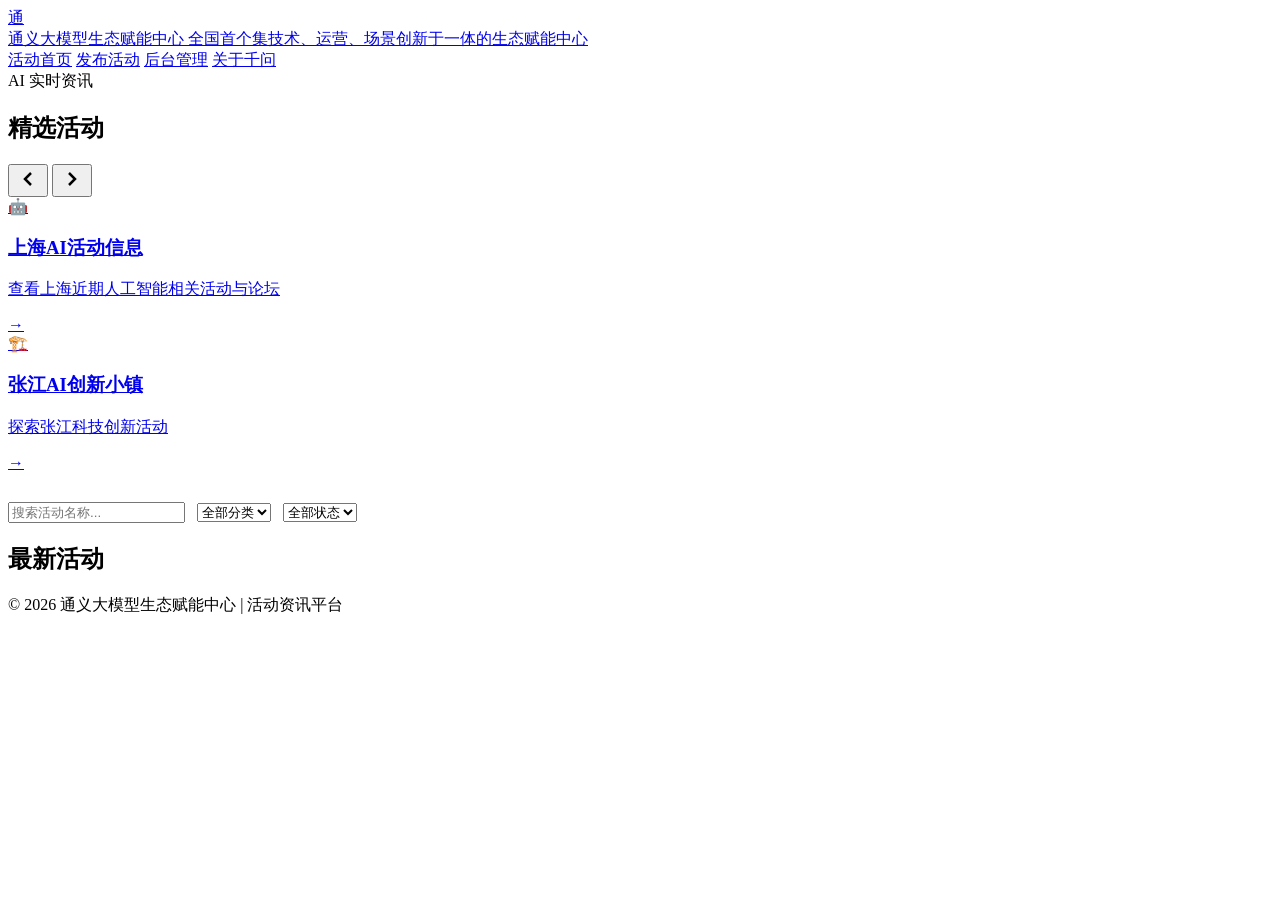
==== index.html @ 53b087f9 "Add files via upload" ====
<!DOCTYPE html>
<html lang="zh-CN">
<head>
    <meta charset="UTF-8">
    <meta name="viewport" content="width=device-width, initial-scale=1.0">
    <title>通义大模型生态赋能中心 - 活动资讯</title>
    <link rel="preconnect" href="https://fonts.googleapis.com">
    <link rel="preconnect" href="https://fonts.gstatic.com" crossorigin>
    <link href="https://fonts.googleapis.com/css2?family=ZCOOL+XiaoWei&display=swap" rel="stylesheet">
    <link rel="stylesheet" href="css/style.css">
</head>
<body>
    <!-- 导航栏 -->
    <nav class="navbar">
        <a href="index.html" class="nav-logo">
            <div class="logo-icon">通</div>
            <div class="logo-text-wrap">
                <span class="logo-text">通义大模型生态赋能中心</span>
                <span class="logo-subtitle">全国首个集技术、运营、场景创新于一体的生态赋能中心</span>
            </div>
        </a>
        <div class="nav-links">
            <a href="index.html" class="active">活动首页</a>
            <a href="publish.html">发布活动</a>
            <a href="admin.html">后台管理</a>
            <a href="qwen.html">关于千问</a>
        </div>
    </nav>

    <!-- AI资讯滚动条 -->
    <div class="ai-news-bar">
        <div class="ai-news-inner">
            <div class="ai-news-label">
                <span class="pulse-dot"></span>
                AI 实时资讯
            </div>
            <div class="ai-news-track-wrapper">
                <div class="ai-news-track" id="aiNewsTrack">
                    <!-- 动态渲染 -->
                </div>
            </div>
        </div>
    </div>

    <!-- Hero轮播区域（层叠交错排版） -->
    <section class="hero-carousel-section">
        <!-- 标题区域（渐变蓝色背景） -->
        <div class="carousel-header-gradient">
            <div class="carousel-header-inner">
                <h2 class="carousel-title">精选活动</h2>
            </div>
        </div>
        
        <!-- 轮播视口 -->
        <div class="carousel-viewport-stacked">
            <div class="carousel-track-stacked" id="heroCarouselTrack">
                <!-- 动态渲染轮播卡片 -->
            </div>
            
            <!-- 左右箭头 -->
            <button class="carousel-nav-btn carousel-prev-btn" onclick="slidePrev()">
                <svg width="24" height="24" viewBox="0 0 24 24" fill="none" stroke="currentColor" stroke-width="2.5">
                    <polyline points="15 18 9 12 15 6"></polyline>
                </svg>
            </button>
            <button class="carousel-nav-btn carousel-next-btn" onclick="slideNext()">
                <svg width="24" height="24" viewBox="0 0 24 24" fill="none" stroke="currentColor" stroke-width="2.5">
                    <polyline points="9 18 15 12 9 6"></polyline>
                </svg>
            </button>
            
            <!-- 分页指示器 -->
            <div class="carousel-dots" id="carouselDots">
                <!-- 动态生成 -->
            </div>
        </div>
    </section>

    <!-- 更多模块入口 -->
    <div class="module-links">
        <div class="container">
            <a href="exhibitions.html" class="module-link-card">
                <div class="module-link-icon">🤖</div>
                <div class="module-link-info">
                    <h3>上海AI活动信息</h3>
                    <p>查看上海近期人工智能相关活动与论坛</p>
                </div>
                <span class="module-link-arrow">→</span>
            </a>
            <a href="zhangjiang.html" class="module-link-card card-green">
                <div class="module-link-icon">🏗️</div>
                <div class="module-link-info">
                    <h3>张江AI创新小镇</h3>
                    <p>探索张江科技创新活动</p>
                </div>
                <span class="module-link-arrow">→</span>
            </a>
        </div>
    </div>

    <!-- 搜索与筛选 -->
    <div class="container">
        <div style="display:flex; gap:12px; align-items:center; padding-top:30px; flex-wrap:wrap;">
            <input type="text" id="searchInput" class="form-control" placeholder="搜索活动名称..." style="max-width:300px;">
            <select id="categoryFilter" class="form-control" style="max-width:160px;">
                <option value="">全部分类</option>
                <option value="技术沙龙">技术沙龙</option>
                <option value="行业峰会">行业峰会</option>
                <option value="培训课程">培训课程</option>
                <option value="工作坊">工作坊</option>
                <option value="线上直播">线上直播</option>
            </select>
            <select id="statusFilter" class="form-control" style="max-width:140px;">
                <option value="">全部状态</option>
                <option value="active">报名中</option>
                <option value="ended">已结束</option>
            </select>
        </div>

        <h2 class="section-title">最新活动</h2>

        <!-- 活动列表 -->
        <div class="events-grid" id="eventsGrid">
            <!-- 动态渲染 -->
        </div>

        <!-- 空状态 -->
        <div class="empty-state" id="emptyState" style="display:none;">
            <div class="empty-icon">📭</div>
            <h3>暂无相关活动</h3>
            <p>试试其他筛选条件，或<a href="publish.html" style="color:var(--primary);">发布新活动</a></p>
        </div>
    </div>

    <!-- 页脚 -->
    <footer class="footer">
        <div class="container">
            <p>© 2026 通义大模型生态赋能中心 | 活动资讯平台</p>
        </div>
    </footer>

    <script src="js/app.js"></script>
    <script>
        // 渲染AI资讯（数据来自app.js中的aiNewsData）
        function renderAiNews() {
            const track = document.getElementById('aiNewsTrack');
            const newsHTML = aiNewsData.map(item => `
                <div class="ai-news-item" onclick="location.href='news-detail.html?id=${item.id}'">
                    <span class="news-tag ${item.tagClass}">${item.tag}</span>
                    <span class="news-title">${item.title}</span>
                    <span class="news-time">${item.time}</span>
                </div>
            `).join('');
            // 复制一份实现无缝滚动
            track.innerHTML = newsHTML + newsHTML;
        }

        // 渲染活动列表
        function renderEvents() {
            const events = EventManager.getAll();
            const keyword = document.getElementById('searchInput').value.trim().toLowerCase();
            const category = document.getElementById('categoryFilter').value;
            const status = document.getElementById('statusFilter').value;

            let filtered = events.filter(e => {
                let match = true;
                if (keyword) match = match && e.title.toLowerCase().includes(keyword);
                if (category) match = match && e.category === category;
                if (status) match = match && e.status === status;
                return match;
            });

            const grid = document.getElementById('eventsGrid');
            const emptyState = document.getElementById('emptyState');

            if (filtered.length === 0) {
                grid.innerHTML = '';
                emptyState.style.display = 'block';
                return;
            }

            emptyState.style.display = 'none';
            grid.innerHTML = filtered.map(event => `
                <div class="card event-card" onclick="location.href='detail.html?id=${event.id}'">
                    <div class="card-img">
                        ${event.cover 
                            ? `<img src="${event.cover}" alt="${event.title}">` 
                            : `<span>${Utils.getCategoryIcon(event.category)}</span>`
                        }
                    </div>
                    <div class="card-body">
                        <h3>${event.title}</h3>
                        <div class="card-meta">
                            <span>📅 ${event.date} ${event.time || ''}</span>
                            <span>📍 ${event.location}</span>
                            <span>👤 ${event.organizer || '通义大模型生态赋能中心'}</span>
                        </div>
                    </div>
                    <div class="card-footer">
                        <span class="tag">${event.category || '其他'}</span>
                        <span class="status ${event.status === 'active' ? 'status-active' : 'status-ended'}">
                            ${Utils.getStatusText(event.status)}
                        </span>
                    </div>
                </div>
            `).join('');
        }

        // 事件监听
        document.getElementById('searchInput').addEventListener('input', renderEvents);
        document.getElementById('categoryFilter').addEventListener('change', renderEvents);
        document.getElementById('statusFilter').addEventListener('change', renderEvents);

        // 初始化
        renderAiNews();
        renderEvents();
        
        // ========== Hero轮播功能（层叠交错排版）==========
        let currentSlideIndex = 0;
        let carouselSlides = [];
        const track = document.getElementById('heroCarouselTrack');
        const dotsContainer = document.getElementById('carouselDots');
        let autoPlayTimer = null;
        const SLIDE_INTERVAL = 3000; // 3秒停留

        // 获取精选活动数据（固定取前4个已发布活动）
        function getHeroCarouselData() {
            const allEvents = EventManager.getAll();
            return allEvents.slice(0, 4);
        }

        // 渲染轮播卡片（层叠样式）
        function renderHeroCarousel() {
            carouselSlides = getHeroCarouselData();
            
            if (carouselSlides.length === 0) {
                track.innerHTML = '<div class="empty-state"><p>暂无活动</p></div>';
                dotsContainer.innerHTML = '';
                return;
            }
            
            // 生成幻灯片HTML
            track.innerHTML = carouselSlides.map((event, index) => `
                <div class="carousel-slide-stacked" data-index="${index}" onclick="location.href='detail.html?id=${event.id}'">
                    ${event.cover 
                        ? `<img src="${event.cover}" alt="${event.title}" class="slide-image">` 
                        : `<div class="slide-image" style="background:linear-gradient(135deg, #667eea 0%, #764ba2 100%); display:flex; align-items:center; justify-content:center; font-size:80px;">${Utils.getCategoryIcon(event.category)}</div>`
                    }
                    <div class="slide-overlay"></div>
                    <div class="slide-content">
                        <h3 class="slide-title">${event.title}</h3>
                    </div>
                </div>
            `).join('');
            
            // 生成分页指示器
            renderDots();
            
            // 初始化位置
            updateCarouselPosition();
            
            // 启动自动播放
            startAutoPlay();
        }

        // 渲染分页点
        function renderDots() {
            dotsContainer.innerHTML = carouselSlides.map((_, index) => `
                <div class="dot-indicator ${index === currentSlideIndex ? 'active' : ''}" 
                     onclick="goToSlide(${index})"></div>
            `).join('');
        }

        // 更新轮播位置（层叠效果）
        function updateCarouselPosition() {
            const slides = document.querySelectorAll('.carousel-slide-stacked');
            
            slides.forEach((slide, index) => {
                slide.classList.remove('active', 'prev', 'next', 'hidden');
                
                if (index === currentSlideIndex) {
                    slide.classList.add('active');
                } else if (index === (currentSlideIndex - 1 + carouselSlides.length) % carouselSlides.length) {
                    slide.classList.add('prev');
                } else if (index === (currentSlideIndex + 1) % carouselSlides.length) {
                    slide.classList.add('next');
                } else {
                    slide.classList.add('hidden');
                }
            });
            
            // 更新指示器
            document.querySelectorAll('.dot-indicator').forEach((dot, index) => {
                dot.classList.toggle('active', index === currentSlideIndex);
            });
        }

        // 切换到指定幻灯片
        function goToSlide(index) {
            currentSlideIndex = Math.max(0, Math.min(index, carouselSlides.length - 1));
            updateCarouselPosition();
            resetAutoPlay();
        }

        // 下一张
        function slideNext() {
            currentSlideIndex = (currentSlideIndex + 1) % carouselSlides.length;
            updateCarouselPosition();
            resetAutoPlay();
        }

        // 上一张
        function slidePrev() {
            currentSlideIndex = (currentSlideIndex - 1 + carouselSlides.length) % carouselSlides.length;
            updateCarouselPosition();
            resetAutoPlay();
        }

        // 启动自动播放
        function startAutoPlay() {
            stopAutoPlay();
            autoPlayTimer = setInterval(() => {
                slideNext();
            }, SLIDE_INTERVAL);
        }

        // 停止自动播放
        function stopAutoPlay() {
            if (autoPlayTimer) {
                clearInterval(autoPlayTimer);
                autoPlayTimer = null;
            }
        }

        // 重置自动播放
        function resetAutoPlay() {
            stopAutoPlay();
            startAutoPlay();
        }


        // 鼠标悬停时暂停自动播放
        track.addEventListener('mouseenter', stopAutoPlay);
        track.addEventListener('mouseleave', startAutoPlay);

        // 初始化轮播
        renderHeroCarousel();
    </script>
</body>
</html>
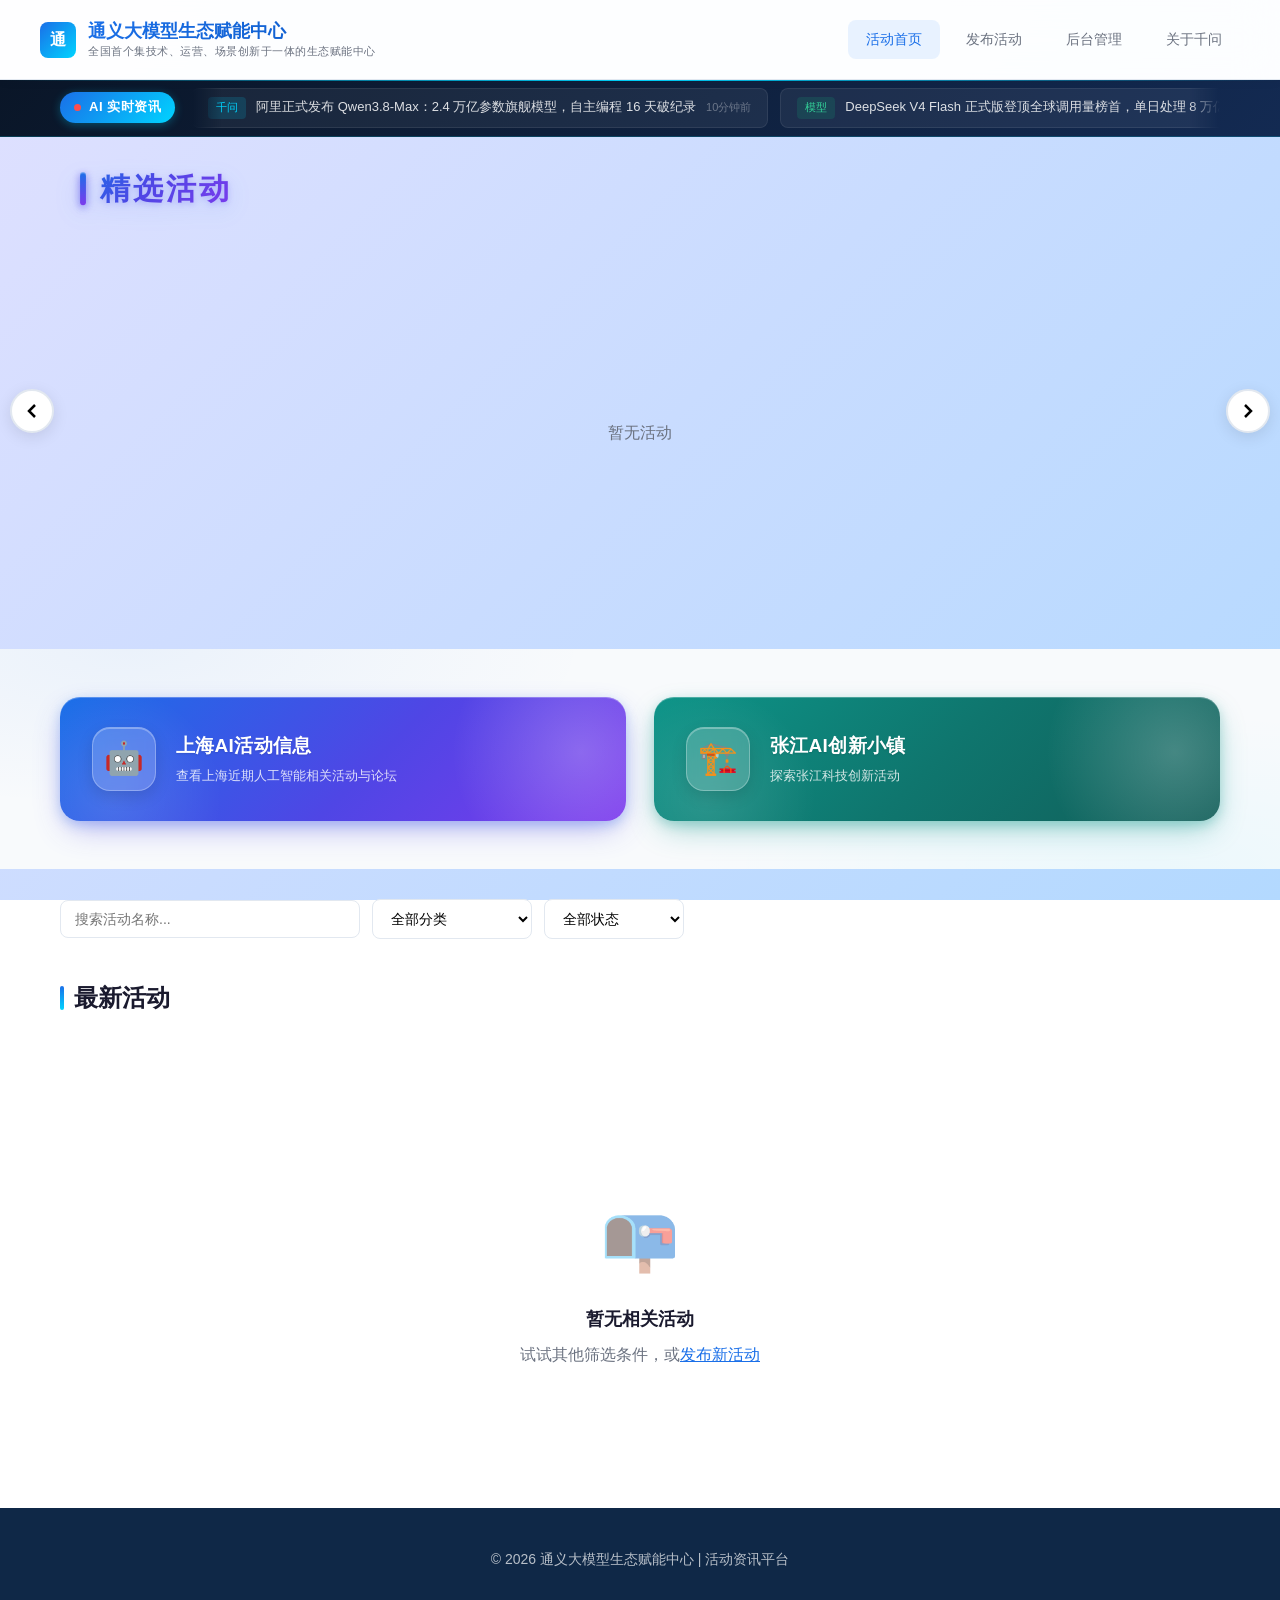
==== commit 59a3bf0e: "Add files via upload" ====
--- a/index.html
+++ b/index.html
@@ -139,6 +139,7 @@
         </div>
     </footer>
 
+    <script src="js/events-data.js"></script>
     <script src="js/app.js"></script>
     <script>
         // 渲染AI资讯（数据来自app.js中的aiNewsData）
--- a/css/style.css
+++ b/css/style.css
@@ -0,0 +1,2539 @@
+/* ========== 通义大模型生态赋能中心活动资讯 - 公共样式 ========== */
+:root {
+    --primary: #1a6fe8;
+    --primary-dark: #0f5cc8;
+    --primary-light: #e8f2ff;
+    --accent: #00d4ff;
+    --bg: linear-gradient(135deg, #e0e0ff 0%, #c9dcff 50%, #b3d9ff 100%);
+    --card-bg: #ffffff;
+    --text: #1a1a2e;
+    --text-light: #6b7280;
+    --border: #e2e8f0;
+    --shadow: 0 4px 20px rgba(26, 111, 232, 0.08);
+    --shadow-hover: 0 8px 30px rgba(26, 111, 232, 0.15);
+    --radius: 12px;
+    --transition: all 0.3s ease;
+}
+
+* {
+    margin: 0;
+    padding: 0;
+    box-sizing: border-box;
+}
+
+body {
+    font-family: -apple-system, BlinkMacSystemFont, 'Segoe UI', 'PingFang SC', 'Hiragino Sans GB', 'Microsoft YaHei', sans-serif;
+    background: var(--bg);
+    background-attachment: fixed;
+    color: var(--text);
+    line-height: 1.6;
+    min-height: 100vh;
+}
+
+/* ========== 导航栏 ========== */
+.navbar {
+    background: rgba(255, 255, 255, 0.95);
+    backdrop-filter: blur(20px);
+    border-bottom: 1px solid var(--border);
+    padding: 0 40px;
+    height: 80px;
+    display: flex;
+    align-items: center;
+    justify-content: space-between;
+    position: sticky;
+    top: 0;
+    z-index: 1000;
+    box-shadow: 0 2px 10px rgba(0, 0, 0, 0.04);
+}
+
+.nav-logo {
+    display: flex;
+    align-items: center;
+    gap: 12px;
+    text-decoration: none;
+    color: var(--text);
+}
+
+.nav-logo .logo-icon {
+    width: 36px;
+    height: 36px;
+    background: linear-gradient(135deg, var(--primary), var(--accent));
+    border-radius: 8px;
+    display: flex;
+    align-items: center;
+    justify-content: center;
+    color: white;
+    font-weight: bold;
+    font-size: 16px;
+    flex-shrink: 0;
+}
+
+.nav-logo .logo-text-wrap {
+    display: flex;
+    flex-direction: column;
+    gap: 2px;
+}
+
+.nav-logo .logo-text {
+    font-size: 18px;
+    font-weight: 600;
+    background: linear-gradient(135deg, var(--primary), var(--primary-dark));
+    -webkit-background-clip: text;
+    -webkit-text-fill-color: transparent;
+    line-height: 1.2;
+}
+
+.nav-logo .logo-subtitle {
+    font-size: 11px;
+    color: var(--text-light);
+    line-height: 1.2;
+    letter-spacing: 0.5px;
+}
+
+.nav-links {
+    display: flex;
+    align-items: center;
+    gap: 8px;
+}
+
+.nav-links a {
+    text-decoration: none;
+    color: var(--text-light);
+    padding: 8px 18px;
+    border-radius: 8px;
+    font-size: 14px;
+    font-weight: 500;
+    transition: var(--transition);
+}
+
+.nav-links a:hover,
+.nav-links a.active {
+    color: var(--primary);
+    background: var(--primary-light);
+}
+
+.nav-links a.btn-primary {
+    background: linear-gradient(135deg, var(--primary), var(--primary-dark));
+    color: white;
+    padding: 8px 20px;
+}
+
+.nav-links a.btn-primary:hover {
+    transform: translateY(-1px);
+    box-shadow: 0 4px 12px rgba(26, 111, 232, 0.3);
+}
+
+/* ========== 通用容器 ========== */
+.container {
+    max-width: 1200px;
+    margin: 0 auto;
+    padding: 0 20px;
+}
+
+/* ========== 按钮样式 ========== */
+.btn {
+    display: inline-flex;
+    align-items: center;
+    justify-content: center;
+    gap: 8px;
+    padding: 10px 24px;
+    border-radius: 8px;
+    font-size: 14px;
+    font-weight: 500;
+    border: none;
+    cursor: pointer;
+    transition: var(--transition);
+    text-decoration: none;
+}
+
+.btn-primary {
+    background: linear-gradient(135deg, var(--primary), var(--primary-dark));
+    color: white;
+}
+
+.btn-primary:hover {
+    transform: translateY(-2px);
+    box-shadow: 0 6px 20px rgba(26, 111, 232, 0.3);
+}
+
+.btn-outline {
+    background: transparent;
+    color: var(--primary);
+    border: 1.5px solid var(--primary);
+}
+
+.btn-outline:hover {
+    background: var(--primary-light);
+}
+
+.btn-danger {
+    background: #ef4444;
+    color: white;
+}
+
+.btn-danger:hover {
+    background: #dc2626;
+    transform: translateY(-1px);
+}
+
+.btn-sm {
+    padding: 6px 14px;
+    font-size: 13px;
+}
+
+/* ========== 卡片样式 ========== */
+.card {
+    background: var(--card-bg);
+    border-radius: var(--radius);
+    box-shadow: var(--shadow);
+    border: 1px solid var(--border);
+    overflow: hidden;
+    transition: var(--transition);
+}
+
+.card:hover {
+    box-shadow: var(--shadow-hover);
+    transform: translateY(-4px);
+}
+
+/* ========== 表单样式 ========== */
+.form-group {
+    margin-bottom: 20px;
+}
+
+.form-group label {
+    display: block;
+    font-size: 14px;
+    font-weight: 500;
+    color: var(--text);
+    margin-bottom: 6px;
+}
+
+.form-group label .required {
+    color: #ef4444;
+    margin-left: 2px;
+}
+
+.form-control {
+    width: 100%;
+    padding: 10px 14px;
+    border: 1.5px solid var(--border);
+    border-radius: 8px;
+    font-size: 14px;
+    transition: var(--transition);
+    outline: none;
+    background: white;
+}
+
+.form-control:focus {
+    border-color: var(--primary);
+    box-shadow: 0 0 0 3px rgba(26, 111, 232, 0.1);
+}
+
+textarea.form-control {
+    resize: vertical;
+    min-height: 120px;
+}
+
+/* ========== AI资讯滚动条 ========== */
+.ai-news-bar {
+    background: linear-gradient(135deg, #0a1628 0%, #132a52 100%);
+    border-bottom: 1px solid rgba(0, 212, 255, 0.2);
+    padding: 8px 0;
+    overflow: hidden;
+    position: relative;
+}
+
+.ai-news-bar::before {
+    content: '';
+    position: absolute;
+    top: 0;
+    left: 0;
+    right: 0;
+    height: 1px;
+    background: linear-gradient(90deg, transparent, var(--accent), transparent);
+}
+
+.ai-news-inner {
+    display: flex;
+    align-items: center;
+    gap: 16px;
+    max-width: 1200px;
+    margin: 0 auto;
+    padding: 0 20px;
+}
+
+.ai-news-label {
+    flex-shrink: 0;
+    display: flex;
+    align-items: center;
+    gap: 8px;
+    background: linear-gradient(135deg, var(--primary), var(--accent));
+    color: white;
+    padding: 5px 14px;
+    border-radius: 20px;
+    font-size: 13px;
+    font-weight: 600;
+    letter-spacing: 0.5px;
+    z-index: 2;
+    box-shadow: 0 2px 10px rgba(0, 212, 255, 0.3);
+}
+
+.ai-news-label .pulse-dot {
+    width: 7px;
+    height: 7px;
+    background: #ff4d4d;
+    border-radius: 50%;
+    animation: pulse-dot 1.5s ease-in-out infinite;
+}
+
+@keyframes pulse-dot {
+    0%, 100% { opacity: 1; transform: scale(1); }
+    50% { opacity: 0.5; transform: scale(1.4); }
+}
+
+.ai-news-track-wrapper {
+    flex: 1;
+    overflow: hidden;
+    position: relative;
+    mask-image: linear-gradient(90deg, transparent 0%, black 3%, black 97%, transparent 100%);
+    -webkit-mask-image: linear-gradient(90deg, transparent 0%, black 3%, black 97%, transparent 100%);
+}
+
+.ai-news-track {
+    display: flex;
+    gap: 12px;
+    animation: news-scroll 60s linear infinite;
+    width: max-content;
+}
+
+.ai-news-track:hover {
+    animation-play-state: paused;
+}
+
+@keyframes news-scroll {
+    0% { transform: translateX(0); }
+    100% { transform: translateX(-50%); }
+}
+
+.ai-news-item {
+    flex-shrink: 0;
+    display: flex;
+    align-items: center;
+    gap: 10px;
+    background: rgba(255, 255, 255, 0.06);
+    border: 1px solid rgba(255, 255, 255, 0.08);
+    border-radius: 8px;
+    padding: 8px 16px;
+    cursor: pointer;
+    transition: all 0.3s ease;
+    white-space: nowrap;
+}
+
+.ai-news-item:hover {
+    background: rgba(255, 255, 255, 0.12);
+    border-color: rgba(0, 212, 255, 0.3);
+    transform: translateY(-1px);
+}
+
+.ai-news-item .news-tag {
+    font-size: 11px;
+    padding: 2px 8px;
+    border-radius: 4px;
+    font-weight: 500;
+    flex-shrink: 0;
+}
+
+.ai-news-item .news-tag.qwen {
+    background: rgba(0, 212, 255, 0.15);
+    color: #00d4ff;
+}
+
+.ai-news-item .news-tag.ai {
+    background: rgba(139, 92, 246, 0.15);
+    color: #a78bfa;
+}
+
+.ai-news-item .news-tag.model {
+    background: rgba(16, 185, 129, 0.15);
+    color: #34d399;
+}
+
+.ai-news-item .news-tag.app {
+    background: rgba(251, 191, 36, 0.15);
+    color: #fbbf24;
+}
+
+.ai-news-item .news-title {
+    font-size: 13px;
+    color: rgba(255, 255, 255, 0.85);
+    font-weight: 400;
+}
+
+.ai-news-item .news-time {
+    font-size: 11px;
+    color: rgba(255, 255, 255, 0.35);
+    flex-shrink: 0;
+}
+
+/* ========== Hero轮播区域（层叠交错排版）========== */
+.hero-carousel-section {
+    background: transparent;
+    padding: 0 0 20px;
+    position: relative;
+}
+
+/* 标题区域 - 透明背景（与页面渐变一致） */
+.carousel-header-gradient {
+    background: transparent;
+    padding: 28px 0 20px;
+    position: relative;
+}
+
+.carousel-header-inner {
+    max-width: 1400px;
+    margin: 0 auto;
+    padding: 0 80px;
+    display: flex;
+    justify-content: space-between;
+    align-items: center;
+    position: relative;
+    z-index: 1;
+}
+
+.carousel-title {
+    font-size: 30px;
+    font-weight: 800;
+    color: var(--primary);
+    margin: 0;
+    padding: 0 0 0 20px;
+    letter-spacing: 3px;
+    position: relative;
+    background: linear-gradient(135deg, #1a6fe8 0%, #4f46e5 45%, #7c3aed 100%);
+    -webkit-background-clip: text;
+    -webkit-text-fill-color: transparent;
+    background-clip: text;
+    filter: drop-shadow(0 2px 3px rgba(79, 70, 229, 0.28)) drop-shadow(0 6px 12px rgba(26, 111, 232, 0.12));
+}
+
+.carousel-title::before {
+    content: '';
+    position: absolute;
+    left: 0;
+    top: 50%;
+    transform: translateY(-50%);
+    width: 6px;
+    height: 70%;
+    border-radius: 4px;
+    background: linear-gradient(180deg, #1a6fe8 0%, #7c3aed 100%);
+    box-shadow: 0 2px 8px rgba(79, 70, 229, 0.45), inset 0 1px 1px rgba(255, 255, 255, 0.4);
+}
+
+
+
+/* 轮播视口 */
+.carousel-viewport-stacked {
+    max-width: 1400px;
+    margin: 0 auto;
+    padding: 20px 80px 0;
+    position: relative;
+    overflow: visible;
+}
+
+.carousel-track-stacked {
+    display: flex;
+    align-items: center;
+    justify-content: center;
+    gap: 0;
+    min-height: 360px;
+    position: relative;
+}
+
+/* 层叠卡片样式 */
+.carousel-slide-stacked {
+    position: absolute;
+    width: 300px;
+    height: 360px;
+    border-radius: 16px;
+    overflow: hidden;
+    box-shadow: 0 8px 30px rgba(0, 0, 0, 0.12);
+    transition: all 0.6s cubic-bezier(0.4, 0, 0.2, 1);
+    cursor: pointer;
+    background: white;
+}
+
+/* 中间突出卡片 */
+.carousel-slide-stacked.active {
+    transform: translateX(0) scale(1.1);
+    z-index: 10;
+    box-shadow: 0 20px 60px rgba(26, 111, 232, 0.3);
+}
+
+/* 左侧卡片 */
+.carousel-slide-stacked.prev {
+    transform: translateX(-220px) scale(0.82);
+    z-index: 5;
+    opacity: 0.7;
+    filter: brightness(0.7);
+}
+
+.carousel-slide-stacked.prev:hover {
+    transform: translateX(-200px) scale(0.87);
+    opacity: 0.85;
+    filter: brightness(0.85);
+}
+
+/* 右侧卡片 */
+.carousel-slide-stacked.next {
+    transform: translateX(220px) scale(0.82);
+    z-index: 5;
+    opacity: 0.7;
+    filter: brightness(0.7);
+}
+
+.carousel-slide-stacked.next:hover {
+    transform: translateX(200px) scale(0.87);
+    opacity: 0.85;
+    filter: brightness(0.85);
+}
+
+/* 隐藏其他卡片 */
+.carousel-slide-stacked.hidden {
+    transform: translateX(0) scale(0.6);
+    z-index: 1;
+    opacity: 0;
+    pointer-events: none;
+}
+
+/* 卡片图片 */
+.carousel-slide-stacked .slide-image {
+    width: 100%;
+    aspect-ratio: 1 / 1;
+    object-fit: cover;
+    transition: all 0.5s cubic-bezier(0.4, 0, 0.2, 1);
+}
+
+.carousel-slide-stacked.active:hover .slide-image {
+    transform: scale(1.05);
+}
+
+/* 遮罩和内容 */
+.slide-overlay {
+    position: absolute;
+    bottom: 0;
+    left: 0;
+    right: 0;
+    height: 35%;
+    background: linear-gradient(to top, rgba(0,0,0,0.9) 0%, rgba(0,0,0,0.6) 70%, transparent 100%);
+    pointer-events: none;
+}
+
+.slide-content {
+    position: absolute;
+    bottom: 0;
+    left: 0;
+    right: 0;
+    padding: 24px;
+    z-index: 2;
+}
+
+.slide-title {
+    font-size: 16px;
+    font-weight: 700;
+    line-height: 1.4;
+    margin: 0;
+    padding: 12px 16px;
+    background: linear-gradient(135deg, rgba(30, 64, 175, 0.9) 0%, rgba(59, 130, 246, 0.85) 50%, rgba(6, 182, 212, 0.8) 100%);
+    color: white;
+    border-radius: 10px 10px 0 0;
+    backdrop-filter: blur(10px);
+    box-shadow: 0 -4px 20px rgba(30, 64, 175, 0.3);
+}
+
+/* 导航按钮 */
+.carousel-nav-btn {
+    position: absolute;
+    top: 45%;
+    transform: translateY(-50%);
+    width: 44px;
+    height: 44px;
+    border-radius: 50%;
+    background: white;
+    border: 2px solid var(--border);
+    cursor: pointer;
+    display: flex;
+    align-items: center;
+    justify-content: center;
+    transition: all 0.3s ease;
+    z-index: 20;
+    box-shadow: 0 4px 16px rgba(0, 0, 0, 0.1);
+}
+
+.carousel-nav-btn:hover {
+    background: var(--primary);
+    border-color: var(--primary);
+    color: white;
+    transform: translateY(-50%) scale(1.1);
+    box-shadow: 0 8px 24px rgba(26, 111, 232, 0.3);
+}
+
+.carousel-nav-btn svg {
+    stroke: currentColor;
+}
+
+.carousel-prev-btn {
+    left: 10px;
+}
+
+.carousel-next-btn {
+    right: 10px;
+}
+
+/* 分页指示器 */
+.carousel-dots {
+    display: flex;
+    justify-content: center;
+    gap: 8px;
+    margin-top: 16px;
+}
+
+.dot-indicator {
+    width: 10px;
+    height: 10px;
+    border-radius: 50%;
+    background: #d1d5db;
+    cursor: pointer;
+    transition: all 0.3s ease;
+    border: 2px solid transparent;
+}
+
+.dot-indicator:hover {
+    background: #9ca3af;
+    transform: scale(1.2);
+}
+
+.dot-indicator.active {
+    width: 36px;
+    border-radius: 6px;
+    background: linear-gradient(135deg, var(--primary), var(--accent));
+    border-color: rgba(26, 111, 232, 0.2);
+}
+
+
+/* ========== 活动卡片网格 ========== */
+.events-grid {
+    display: grid;
+    grid-template-columns: repeat(auto-fill, minmax(350px, 1fr));
+    gap: 24px;
+    padding: 40px 0;
+}
+
+.event-card {
+    cursor: pointer;
+}
+
+.event-card .card-img {
+    width: 100%;
+    height: 200px;
+    object-fit: cover;
+    background: linear-gradient(135deg, var(--primary-light), #dbeafe);
+    display: flex;
+    align-items: center;
+    justify-content: center;
+    color: var(--primary);
+    font-size: 48px;
+}
+
+.event-card .card-img img {
+    width: 100%;
+    height: 100%;
+    object-fit: cover;
+}
+
+.event-card .card-body {
+    padding: 20px;
+}
+
+.event-card .card-body h3 {
+    font-size: 17px;
+    font-weight: 600;
+    margin-bottom: 10px;
+    line-height: 1.4;
+    display: -webkit-box;
+    -webkit-line-clamp: 2;
+    -webkit-box-orient: vertical;
+    overflow: hidden;
+}
+
+.event-card .card-meta {
+    display: flex;
+    flex-direction: column;
+    gap: 6px;
+    font-size: 13px;
+    color: var(--text-light);
+}
+
+.event-card .card-meta span {
+    display: flex;
+    align-items: center;
+    gap: 6px;
+}
+
+.event-card .card-footer {
+    padding: 14px 20px;
+    border-top: 1px solid var(--border);
+    display: flex;
+    justify-content: space-between;
+    align-items: center;
+}
+
+.event-card .tag {
+    font-size: 12px;
+    padding: 3px 10px;
+    border-radius: 20px;
+    background: var(--primary-light);
+    color: var(--primary);
+    font-weight: 500;
+}
+
+.event-card .status {
+    font-size: 12px;
+    font-weight: 500;
+}
+
+.status-active {
+    color: #10b981;
+}
+
+.status-ended {
+    color: #9ca3af;
+}
+
+/* ========== 分区标题 ========== */
+.section-title {
+    font-size: 24px;
+    font-weight: 600;
+    padding-top: 40px;
+    padding-bottom: 10px;
+    display: flex;
+    align-items: center;
+    gap: 10px;
+}
+
+.section-title::before {
+    content: '';
+    width: 4px;
+    height: 24px;
+    background: linear-gradient(180deg, var(--primary), var(--accent));
+    border-radius: 2px;
+}
+
+/* ========== 上传区域 ========== */
+.upload-area {
+    border: 2px dashed var(--border);
+    border-radius: var(--radius);
+    padding: 40px;
+    text-align: center;
+    cursor: pointer;
+    transition: var(--transition);
+    background: #fafbfd;
+}
+
+.upload-area:hover {
+    border-color: var(--primary);
+    background: var(--primary-light);
+}
+
+.upload-area .upload-icon {
+    font-size: 48px;
+    color: var(--primary);
+    margin-bottom: 12px;
+}
+
+.upload-area p {
+    color: var(--text-light);
+    font-size: 14px;
+}
+
+.upload-preview {
+    margin-top: 16px;
+    display: flex;
+    flex-wrap: wrap;
+    gap: 10px;
+}
+
+.upload-preview .preview-item {
+    width: 100px;
+    height: 100px;
+    border-radius: 8px;
+    overflow: hidden;
+    position: relative;
+}
+
+.upload-preview .preview-item img {
+    width: 100%;
+    height: 100%;
+    object-fit: cover;
+}
+
+.upload-preview .preview-item .remove-btn {
+    position: absolute;
+    top: 4px;
+    right: 4px;
+    width: 20px;
+    height: 20px;
+    border-radius: 50%;
+    background: rgba(239, 68, 68, 0.9);
+    color: white;
+    border: none;
+    cursor: pointer;
+    font-size: 12px;
+    display: flex;
+    align-items: center;
+    justify-content: center;
+}
+
+/* ========== 后台管理表格 ========== */
+.admin-table {
+    width: 100%;
+    border-collapse: collapse;
+    background: white;
+    border-radius: var(--radius);
+    overflow: hidden;
+    box-shadow: var(--shadow);
+}
+
+.admin-table th,
+.admin-table td {
+    padding: 14px 18px;
+    text-align: left;
+    font-size: 14px;
+}
+
+.admin-table th {
+    background: var(--primary);
+    color: white;
+    font-weight: 500;
+}
+
+.admin-table tr:nth-child(even) {
+    background: #f9fafb;
+}
+
+.admin-table tr:hover {
+    background: var(--primary-light);
+}
+
+.admin-table .actions {
+    display: flex;
+    gap: 8px;
+}
+
+/* ========== 详情页 ========== */
+.detail-header {
+    background: linear-gradient(135deg, #0f2847 0%, #1a4a8a 100%);
+    padding: 60px 0;
+    color: white;
+}
+
+.detail-header h1 {
+    font-size: 32px;
+    margin-bottom: 16px;
+}
+
+.detail-meta {
+    display: flex;
+    flex-wrap: wrap;
+    gap: 20px;
+    font-size: 14px;
+    opacity: 0.9;
+}
+
+.detail-meta span {
+    display: flex;
+    align-items: center;
+    gap: 6px;
+}
+
+.detail-content {
+    padding: 40px 0;
+}
+
+.detail-body {
+    background: white;
+    border-radius: var(--radius);
+    padding: 40px;
+    box-shadow: var(--shadow);
+}
+
+.detail-body h2 {
+    font-size: 20px;
+    margin-bottom: 20px;
+    color: var(--primary);
+}
+
+.detail-body .desc {
+    font-size: 15px;
+    line-height: 1.8;
+    color: #374151;
+    white-space: pre-wrap;
+}
+
+.detail-gallery {
+    display: grid;
+    grid-template-columns: repeat(auto-fill, minmax(200px, 1fr));
+    gap: 12px;
+    margin-top: 20px;
+}
+
+.detail-gallery img {
+    width: 100%;
+    height: 160px;
+    object-fit: cover;
+    border-radius: 8px;
+}
+
+/* ========== 模态框 ========== */
+.modal-overlay {
+    display: none;
+    position: fixed;
+    top: 0;
+    left: 0;
+    width: 100%;
+    height: 100%;
+    background: rgba(0, 0, 0, 0.5);
+    z-index: 2000;
+    align-items: center;
+    justify-content: center;
+}
+
+.modal-overlay.active {
+    display: flex;
+}
+
+.modal {
+    background: white;
+    border-radius: var(--radius);
+    padding: 30px;
+    width: 90%;
+    max-width: 600px;
+    max-height: 80vh;
+    overflow-y: auto;
+    box-shadow: 0 20px 60px rgba(0, 0, 0, 0.2);
+}
+
+.modal h2 {
+    font-size: 20px;
+    margin-bottom: 20px;
+    color: var(--text);
+}
+
+.modal-actions {
+    display: flex;
+    justify-content: flex-end;
+    gap: 10px;
+    margin-top: 24px;
+}
+
+/* ========== 空状态 ========== */
+.empty-state {
+    text-align: center;
+    padding: 80px 20px;
+    color: var(--text-light);
+}
+
+.empty-state .empty-icon {
+    font-size: 64px;
+    margin-bottom: 16px;
+    opacity: 0.5;
+}
+
+.empty-state h3 {
+    font-size: 18px;
+    margin-bottom: 8px;
+    color: var(--text);
+}
+
+/* ========== 消息提示 ========== */
+.toast {
+    position: fixed;
+    top: 80px;
+    right: 20px;
+    background: white;
+    padding: 14px 24px;
+    border-radius: 8px;
+    box-shadow: 0 10px 40px rgba(0, 0, 0, 0.15);
+    z-index: 3000;
+    transform: translateX(120%);
+    transition: transform 0.3s ease;
+    font-size: 14px;
+    border-left: 4px solid var(--primary);
+}
+
+.toast.show {
+    transform: translateX(0);
+}
+
+.toast.success {
+    border-left-color: #10b981;
+}
+
+.toast.error {
+    border-left-color: #ef4444;
+}
+
+/* ========== 页脚 ========== */
+.footer {
+    background: #0f2847;
+    color: rgba(255, 255, 255, 0.7);
+    padding: 40px 0;
+    text-align: center;
+    font-size: 14px;
+    margin-top: 60px;
+}
+
+.footer a {
+    color: var(--accent);
+    text-decoration: none;
+}
+
+/* ========== 更多模块入口 ========== */
+.module-links {
+    padding: 48px 0;
+    background:
+        radial-gradient(60% 120% at 10% 0%, rgba(26, 111, 232, 0.06) 0%, transparent 60%),
+        radial-gradient(60% 120% at 90% 100%, rgba(0, 212, 255, 0.05) 0%, transparent 60%),
+        #f8fafc;
+}
+
+.module-links .container {
+    display: flex;
+    gap: 28px;
+    perspective: 1200px;
+}
+
+.module-link-card {
+    position: relative;
+    flex: 1;
+    display: flex;
+    align-items: center;
+    gap: 20px;
+    padding: 30px 32px;
+    border-radius: 20px;
+    text-decoration: none;
+    color: #fff;
+    overflow: hidden;
+    isolation: isolate;
+    transform-style: preserve-3d;
+    transition: transform 0.4s cubic-bezier(0.22, 1, 0.36, 1), box-shadow 0.4s cubic-bezier(0.22, 1, 0.36, 1);
+    cursor: pointer;
+}
+
+/* 默认（上海AI活动）：蓝紫渐变 */
+.module-link-card {
+    background: linear-gradient(135deg, #1a6fe8 0%, #4f46e5 55%, #7c3aed 100%);
+    box-shadow:
+        0 12px 32px -8px rgba(79, 70, 229, 0.45),
+        0 4px 12px rgba(26, 111, 232, 0.25),
+        inset 0 1px 0 rgba(255, 255, 255, 0.25);
+}
+
+/* 张江AI创新小镇：青绿渐变 */
+.module-link-card.card-green {
+    background: linear-gradient(135deg, #0d9488 0%, #0f766e 50%, #115e59 100%);
+    box-shadow:
+        0 12px 32px -8px rgba(13, 148, 136, 0.45),
+        0 4px 12px rgba(13, 148, 136, 0.25),
+        inset 0 1px 0 rgba(255, 255, 255, 0.25);
+}
+
+/* 装饰光晕 */
+.module-link-card::before {
+    content: '';
+    position: absolute;
+    top: -60%;
+    right: -15%;
+    width: 260px;
+    height: 260px;
+    background: radial-gradient(circle, rgba(255, 255, 255, 0.22) 0%, transparent 70%);
+    border-radius: 50%;
+    z-index: -1;
+    transition: transform 0.5s ease;
+}
+
+.module-link-card::after {
+    content: '';
+    position: absolute;
+    bottom: -70%;
+    left: -10%;
+    width: 220px;
+    height: 220px;
+    background: radial-gradient(circle, rgba(255, 255, 255, 0.12) 0%, transparent 70%);
+    border-radius: 50%;
+    z-index: -1;
+}
+
+.module-link-card:hover {
+    transform: translateY(-8px) rotateX(4deg);
+    box-shadow:
+        0 24px 48px -12px rgba(79, 70, 229, 0.55),
+        0 8px 20px rgba(26, 111, 232, 0.3),
+        inset 0 1px 0 rgba(255, 255, 255, 0.3);
+}
+
+.module-link-card.card-green:hover {
+    box-shadow:
+        0 24px 48px -12px rgba(13, 148, 136, 0.55),
+        0 8px 20px rgba(13, 148, 136, 0.3),
+        inset 0 1px 0 rgba(255, 255, 255, 0.3);
+}
+
+.module-link-card:hover::before {
+    transform: scale(1.25);
+}
+
+.module-link-icon {
+    flex-shrink: 0;
+    width: 64px;
+    height: 64px;
+    display: flex;
+    align-items: center;
+    justify-content: center;
+    font-size: 32px;
+    border-radius: 18px;
+    background: rgba(255, 255, 255, 0.18);
+    border: 1px solid rgba(255, 255, 255, 0.28);
+    box-shadow: inset 0 1px 0 rgba(255, 255, 255, 0.3), 0 6px 16px rgba(0, 0, 0, 0.12);
+    backdrop-filter: blur(6px);
+    transition: transform 0.4s cubic-bezier(0.22, 1, 0.36, 1);
+}
+
+.module-link-card:hover .module-link-icon {
+    transform: scale(1.08) rotate(-4deg);
+}
+
+.module-link-info {
+    flex: 1;
+}
+
+.module-link-info h3 {
+    font-size: 19px;
+    font-weight: 700;
+    margin-bottom: 5px;
+    color: #fff;
+    letter-spacing: 0.3px;
+    text-shadow: 0 1px 2px rgba(0, 0, 0, 0.12);
+}
+
+.module-link-info p {
+    font-size: 13px;
+    color: rgba(255, 255, 255, 0.82);
+    margin: 0;
+}
+
+.module-link-arrow {
+    flex-shrink: 0;
+    width: 40px;
+    height: 40px;
+    display: flex;
+    align-items: center;
+    justify-content: center;
+    font-size: 18px;
+    font-weight: 700;
+    color: #fff;
+    border-radius: 50%;
+    background: rgba(255, 255, 255, 0.16);
+    border: 1px solid rgba(255, 255, 255, 0.25);
+    opacity: 0;
+    transform: translateX(-12px);
+    transition: all 0.35s cubic-bezier(0.22, 1, 0.36, 1);
+}
+
+.module-link-card:hover .module-link-arrow {
+    opacity: 1;
+    transform: translateX(0);
+}
+
+/* ========== 张江AI创新小镇 - 页面专属样式 ========== */
+.hero-zhangjiang {
+    background: linear-gradient(135deg, #0d3b2e 0%, #1a6b4a 40%, #0f5c3d 100%);
+    padding: 70px 0;
+    position: relative;
+    overflow: hidden;
+}
+
+.hero-zhangjiang::before {
+    content: '';
+    position: absolute;
+    top: -40%;
+    right: -15%;
+    width: 500px;
+    height: 500px;
+    background: radial-gradient(circle, rgba(52, 211, 153, 0.18), transparent 70%);
+    border-radius: 50%;
+}
+
+.hero-zhangjiang::after {
+    content: '';
+    position: absolute;
+    bottom: -30%;
+    left: -10%;
+    width: 400px;
+    height: 400px;
+    background: radial-gradient(circle, rgba(16, 185, 129, 0.2), transparent 70%);
+    border-radius: 50%;
+}
+
+.hero-zhangjiang .hero-content {
+    position: relative;
+    z-index: 1;
+    text-align: center;
+    color: white;
+}
+
+.hero-zhangjiang .hero-content h1 {
+    font-size: 38px;
+    font-weight: 700;
+    margin-bottom: 12px;
+    letter-spacing: -0.5px;
+}
+
+.hero-zhangjiang .hero-content p {
+    font-size: 17px;
+    opacity: 0.85;
+    max-width: 600px;
+    margin: 0 auto;
+}
+
+.zj-stats {
+    display: flex;
+    justify-content: center;
+    gap: 40px;
+    margin-top: 28px;
+    flex-wrap: wrap;
+}
+
+.zj-stat-item {
+    text-align: center;
+}
+
+.zj-stat-item .stat-num {
+    font-size: 28px;
+    font-weight: 700;
+    display: block;
+    background: linear-gradient(135deg, #34d399, #10b981);
+    -webkit-background-clip: text;
+    -webkit-text-fill-color: transparent;
+}
+
+.zj-stat-item .stat-label {
+    font-size: 13px;
+    opacity: 0.7;
+    margin-top: 2px;
+}
+
+.zj-toolbar {
+    background: white;
+    border-bottom: 1px solid var(--border);
+    padding: 12px 0;
+    position: sticky;
+    top: 70px;
+    z-index: 99;
+    box-shadow: 0 2px 8px rgba(0,0,0,0.04);
+}
+
+.zj-toolbar-inner {
+    max-width: 1200px;
+    margin: 0 auto;
+    padding: 0 20px;
+    display: flex;
+    align-items: center;
+    gap: 12px;
+    flex-wrap: wrap;
+}
+
+.zj-view-tabs {
+    display: flex;
+    gap: 4px;
+    background: var(--bg);
+    padding: 3px;
+    border-radius: 8px;
+}
+
+.zj-view-tab {
+    padding: 6px 16px;
+    border-radius: 6px;
+    font-size: 13px;
+    font-weight: 500;
+    border: none;
+    cursor: pointer;
+    transition: var(--transition);
+    background: transparent;
+    color: var(--text-light);
+}
+
+.zj-view-tab.active {
+    background: white;
+    color: #0f5c3d;
+    box-shadow: 0 1px 4px rgba(0,0,0,0.08);
+}
+
+.zj-publish-form {
+    background: white;
+    border-radius: var(--radius);
+    padding: 30px;
+    box-shadow: var(--shadow);
+    border: 1px solid var(--border);
+    max-width: 800px;
+    margin: 0 auto;
+}
+
+.zj-admin-section {
+    background: white;
+    border-radius: var(--radius);
+    padding: 24px;
+    box-shadow: var(--shadow);
+    border: 1px solid var(--border);
+    margin-top: 20px;
+}
+
+/* ========== 上海展会 - 翻牌卡片样式 ========== */
+.hero-exhibition {
+    background: linear-gradient(135deg, #1a0f47 0%, #4a1a8a 50%, #3d0d6e 100%);
+}
+
+.exhibition-stats {
+    display: flex;
+    justify-content: center;
+    gap: 40px;
+    margin-top: 28px;
+    flex-wrap: wrap;
+}
+
+.exhibition-stat-item {
+    text-align: center;
+}
+
+.exhibition-stat-item .stat-num {
+    font-size: 28px;
+    font-weight: 700;
+    display: block;
+    background: linear-gradient(135deg, #c084fc, #8b5cf6);
+    -webkit-background-clip: text;
+    -webkit-text-fill-color: transparent;
+}
+
+.exhibition-stat-item .stat-label {
+    font-size: 13px;
+    opacity: 0.7;
+    margin-top: 2px;
+}
+
+.exhibition-filter {
+    padding: 30px 0 10px;
+    display: flex;
+    flex-direction: column;
+    gap: 14px;
+}
+
+.filter-group {
+    display: flex;
+    gap: 8px;
+    flex-wrap: wrap;
+}
+
+.filter-btn, .filter-btn-status {
+    padding: 8px 18px;
+    border-radius: 20px;
+    font-size: 13px;
+    font-weight: 500;
+    border: 1.5px solid var(--border);
+    cursor: pointer;
+    transition: var(--transition);
+    background: white;
+    color: var(--text-light);
+}
+
+.filter-btn:hover, .filter-btn-status:hover {
+    border-color: #8b5cf6;
+    color: #8b5cf6;
+    background: #f5f0ff;
+}
+
+.filter-btn.active, .filter-btn-status.active {
+    background: linear-gradient(135deg, #8b5cf6, #6d28d9);
+    color: white;
+    border-color: transparent;
+}
+
+.data-source-info {
+    font-size: 12px;
+    color: var(--text-light);
+}
+
+.data-source-info a {
+    color: #8b5cf6;
+    text-decoration: none;
+    font-weight: 500;
+}
+
+.data-source-info a:hover {
+    text-decoration: underline;
+}
+
+/* 展会网格 */
+.exhibition-grid {
+    display: grid;
+    grid-template-columns: repeat(auto-fill, minmax(340px, 1fr));
+    gap: 28px;
+    padding: 30px 0 50px;
+}
+
+/* 翻牌卡片核心样式 */
+.flip-card {
+    perspective: 1000px;
+    height: 320px;
+    cursor: pointer;
+}
+
+.flip-card-inner {
+    position: relative;
+    width: 100%;
+    height: 100%;
+    transition: transform 0.6s cubic-bezier(0.4, 0, 0.2, 1);
+    transform-style: preserve-3d;
+}
+
+.flip-card:hover .flip-card-inner {
+    transform: rotateY(180deg);
+}
+
+.flip-card-front, .flip-card-back {
+    position: absolute;
+    width: 100%;
+    height: 100%;
+    backface-visibility: hidden;
+    -webkit-backface-visibility: hidden;
+    border-radius: var(--radius);
+    overflow: hidden;
+    box-shadow: var(--shadow);
+    border: 1px solid var(--border);
+}
+
+/* 翻牌正面 - 封面 */
+.flip-card-front {
+    background: white;
+}
+
+.exhibit-cover {
+    width: 100%;
+    height: 100%;
+    position: relative;
+    overflow: hidden;
+}
+
+.exhibit-cover img {
+    width: 100%;
+    height: 100%;
+    object-fit: cover;
+    transition: transform 0.5s ease;
+}
+
+.flip-card:hover .exhibit-cover img {
+    transform: scale(1.05);
+}
+
+.exhibit-cover.cover-fallback {
+    background: linear-gradient(135deg, #667eea 0%, #764ba2 100%);
+    display: flex;
+    align-items: center;
+    justify-content: center;
+}
+
+.cover-overlay {
+    position: absolute;
+    bottom: 0;
+    left: 0;
+    right: 0;
+    height: 55%;
+    background: linear-gradient(to top, rgba(0,0,0,0.85) 0%, transparent 100%);
+    pointer-events: none;
+}
+
+.exhibit-badges {
+    position: absolute;
+    top: 12px;
+    left: 12px;
+    display: flex;
+    gap: 6px;
+    flex-wrap: wrap;
+}
+
+.exhibit-badge {
+    font-size: 11px;
+    padding: 3px 10px;
+    border-radius: 12px;
+    font-weight: 500;
+    backdrop-filter: blur(10px);
+}
+
+.exhibit-badge-hot {
+    background: rgba(239, 68, 68, 0.85);
+    color: white;
+}
+
+.exhibit-badge-ongoing {
+    background: rgba(16, 185, 129, 0.85);
+    color: white;
+}
+
+.exhibit-badge-upcoming {
+    background: rgba(99, 102, 241, 0.85);
+    color: white;
+}
+
+.exhibit-cover-info {
+    position: absolute;
+    bottom: 0;
+    left: 0;
+    right: 0;
+    padding: 20px;
+    color: white;
+}
+
+.exhibit-cover-info h3 {
+    font-size: 17px;
+    font-weight: 600;
+    line-height: 1.4;
+    margin-bottom: 6px;
+    text-shadow: 0 1px 3px rgba(0,0,0,0.3);
+}
+
+.exhibit-cover-info .exhibit-date {
+    font-size: 13px;
+    opacity: 0.9;
+}
+
+/* 翻牌背面 - 详情 */
+.flip-card-back {
+    background: white;
+    transform: rotateY(180deg);
+}
+
+.exhibit-detail {
+    padding: 22px;
+    height: 100%;
+    display: flex;
+    flex-direction: column;
+}
+
+.exhibit-detail h3 {
+    font-size: 16px;
+    font-weight: 600;
+    color: var(--text);
+    margin-bottom: 14px;
+    padding-bottom: 10px;
+    border-bottom: 2px solid #8b5cf6;
+}
+
+.exhibit-meta {
+    display: flex;
+    flex-direction: column;
+    gap: 8px;
+    flex: 1;
+}
+
+.meta-item {
+    display: flex;
+    align-items: flex-start;
+    gap: 8px;
+    font-size: 13px;
+    color: var(--text-light);
+    line-height: 1.4;
+}
+
+.meta-icon {
+    flex-shrink: 0;
+    font-size: 14px;
+}
+
+.exhibit-tags {
+    display: flex;
+    gap: 6px;
+    flex-wrap: wrap;
+    margin-top: 12px;
+}
+
+.exhibit-tag {
+    font-size: 11px;
+    padding: 3px 10px;
+    border-radius: 12px;
+    background: #f5f0ff;
+    color: #7c3aed;
+    font-weight: 500;
+}
+
+.exhibit-source {
+    margin-top: 10px;
+    font-size: 11px;
+    color: var(--text-light);
+    display: flex;
+    align-items: center;
+    gap: 4px;
+}
+
+.exhibit-source::before {
+    content: '🔗';
+    font-size: 10px;
+}
+
+.source-link {
+    color: var(--primary);
+    text-decoration: none;
+    font-weight: 500;
+}
+
+.source-link:hover {
+    text-decoration: underline;
+}
+
+.exhibit-actions {
+    display: flex;
+    gap: 10px;
+    margin-top: 16px;
+    padding-top: 12px;
+    border-top: 1px solid var(--border);
+}
+
+/* 展会详情模态框 */
+.modal-exhibit {
+    max-width: 700px;
+}
+
+.modal-header {
+    display: flex;
+    justify-content: space-between;
+    align-items: center;
+    margin-bottom: 20px;
+}
+
+.modal-header h2 {
+    margin-bottom: 0 !important;
+}
+
+.modal-close {
+    background: none;
+    border: none;
+    font-size: 24px;
+    cursor: pointer;
+    color: var(--text-light);
+    padding: 4px 8px;
+    border-radius: 6px;
+    transition: var(--transition);
+}
+
+.modal-close:hover {
+    background: var(--bg);
+    color: var(--text);
+}
+
+.modal-exhibit-cover img {
+    width: 100%;
+    height: 240px;
+    object-fit: cover;
+    border-radius: 8px;
+    margin-bottom: 20px;
+}
+
+.info-grid {
+    display: grid;
+    grid-template-columns: 1fr 1fr;
+    gap: 10px;
+    margin-bottom: 16px;
+}
+
+.info-item {
+    font-size: 14px;
+    color: var(--text-light);
+}
+
+.info-desc {
+    font-size: 14px;
+    line-height: 1.8;
+    color: #374151;
+}
+
+.info-desc p {
+    margin-top: 8px;
+}
+
+/* 加载状态 */
+.loading-state {
+    text-align: center;
+    padding: 60px 20px;
+    color: var(--text-light);
+}
+
+.loading-spinner {
+    width: 40px;
+    height: 40px;
+    border: 3px solid var(--border);
+    border-top-color: #8b5cf6;
+    border-radius: 50%;
+    margin: 0 auto 16px;
+    animation: spin 0.8s linear infinite;
+}
+
+@keyframes spin {
+    to { transform: rotate(360deg); }
+}
+
+/* ========== AI资讯详情页 ==========  */
+.news-detail-header {
+    background: linear-gradient(135deg, #0a1628 0%, #132a52 100%);
+    padding: 40px 0 50px;
+    color: white;
+    position: relative;
+    overflow: hidden;
+}
+
+.news-detail-header::before {
+    content: '';
+    position: absolute;
+    top: -30%;
+    right: -10%;
+    width: 400px;
+    height: 400px;
+    background: radial-gradient(circle, rgba(0, 212, 255, 0.12), transparent 70%);
+    border-radius: 50%;
+}
+
+.news-breadcrumb {
+    font-size: 13px;
+    margin-bottom: 20px;
+    opacity: 0.7;
+}
+
+.news-breadcrumb a {
+    color: rgba(255,255,255,0.8);
+    text-decoration: none;
+    transition: color 0.2s;
+}
+
+.news-breadcrumb a:hover {
+    color: var(--accent);
+}
+
+.breadcrumb-sep {
+    margin: 0 2px;
+}
+
+.breadcrumb-current {
+    color: var(--accent);
+}
+
+.news-tag-wrap {
+    margin-bottom: 14px;
+}
+
+.news-detail-tag {
+    display: inline-block;
+    font-size: 12px;
+    padding: 4px 14px;
+    border-radius: 20px;
+    font-weight: 500;
+}
+
+.news-detail-tag.qwen {
+    background: rgba(0, 212, 255, 0.15);
+    color: #00d4ff;
+    border: 1px solid rgba(0, 212, 255, 0.3);
+}
+
+.news-detail-tag.ai {
+    background: rgba(139, 92, 246, 0.15);
+    color: #a78bfa;
+    border: 1px solid rgba(139, 92, 246, 0.3);
+}
+
+.news-detail-tag.model {
+    background: rgba(16, 185, 129, 0.15);
+    color: #34d399;
+    border: 1px solid rgba(16, 185, 129, 0.3);
+}
+
+.news-detail-tag.app {
+    background: rgba(251, 191, 36, 0.15);
+    color: #fbbf24;
+    border: 1px solid rgba(251, 191, 36, 0.3);
+}
+
+.news-detail-header h1 {
+    font-size: 28px;
+    font-weight: 700;
+    line-height: 1.4;
+    margin-bottom: 16px;
+    max-width: 800px;
+}
+
+.news-meta-info {
+    display: flex;
+    flex-wrap: wrap;
+    gap: 16px;
+    font-size: 14px;
+    opacity: 0.8;
+}
+
+.news-meta-item {
+    display: flex;
+    align-items: center;
+    gap: 4px;
+}
+
+.news-meta-category {
+    background: rgba(255,255,255,0.1);
+    padding: 2px 10px;
+    border-radius: 12px;
+    font-size: 12px;
+}
+
+.news-detail-content {
+    padding: 40px 0 60px;
+}
+
+.news-detail-layout {
+    display: grid;
+    grid-template-columns: 1fr 320px;
+    gap: 32px;
+    align-items: start;
+}
+
+.news-detail-body {
+    background: white;
+    border-radius: var(--radius);
+    padding: 36px;
+    box-shadow: var(--shadow);
+    border: 1px solid var(--border);
+}
+
+.news-summary {
+    background: linear-gradient(135deg, #f0f7ff 0%, #e8f4fd 100%);
+    border-radius: 10px;
+    padding: 20px 24px;
+    margin-bottom: 32px;
+    border-left: 4px solid var(--primary);
+}
+
+.summary-label {
+    font-size: 14px;
+    font-weight: 600;
+    color: var(--primary);
+    margin-bottom: 8px;
+}
+
+.summary-text {
+    font-size: 15px;
+    line-height: 1.7;
+    color: #374151;
+    margin: 0;
+}
+
+.news-article {
+    font-size: 15px;
+    line-height: 1.9;
+    color: #1f2937;
+}
+
+.news-article p {
+    margin-bottom: 20px;
+    text-align: justify;
+}
+
+.news-article p:last-child {
+    margin-bottom: 0;
+}
+
+.news-source-card {
+    margin-top: 36px;
+    background: #f8fafc;
+    border: 1px solid var(--border);
+    border-radius: 10px;
+    padding: 20px 24px;
+}
+
+.source-label {
+    font-size: 13px;
+    font-weight: 600;
+    color: var(--text-light);
+    margin-bottom: 12px;
+    text-transform: uppercase;
+    letter-spacing: 1px;
+}
+
+.source-info {
+    display: flex;
+    align-items: center;
+    justify-content: space-between;
+    gap: 12px;
+    flex-wrap: wrap;
+}
+
+.source-name {
+    font-size: 15px;
+    font-weight: 500;
+    color: var(--text);
+}
+
+.source-link {
+    display: inline-flex;
+    align-items: center;
+    gap: 4px;
+    font-size: 14px;
+    color: var(--primary);
+    text-decoration: none;
+    font-weight: 500;
+    padding: 6px 14px;
+    border-radius: 6px;
+    border: 1px solid var(--primary);
+    transition: all 0.2s;
+}
+
+.source-link:hover {
+    background: var(--primary);
+    color: white;
+}
+
+.source-disclaimer {
+    font-size: 12px;
+    color: var(--text-light);
+    margin-top: 12px;
+    padding-top: 12px;
+    border-top: 1px solid var(--border);
+}
+
+.news-actions {
+    display: flex;
+    gap: 12px;
+    margin-top: 24px;
+}
+
+/* 侧边栏 */
+.news-detail-sidebar {
+    position: sticky;
+    top: 100px;
+}
+
+.sidebar-section {
+    background: white;
+    border-radius: var(--radius);
+    padding: 24px;
+    box-shadow: var(--shadow);
+    border: 1px solid var(--border);
+}
+
+.sidebar-title {
+    font-size: 16px;
+    font-weight: 600;
+    color: var(--text);
+    margin-bottom: 16px;
+    padding-bottom: 12px;
+    border-bottom: 2px solid var(--border);
+}
+
+.sidebar-news-list {
+    display: flex;
+    flex-direction: column;
+    gap: 4px;
+}
+
+.sidebar-news-item {
+    display: flex;
+    align-items: flex-start;
+    gap: 8px;
+    padding: 10px 12px;
+    border-radius: 8px;
+    text-decoration: none;
+    transition: all 0.2s;
+    flex-wrap: wrap;
+}
+
+.sidebar-news-item:hover {
+    background: var(--primary-light);
+}
+
+.sidebar-tag {
+    font-size: 10px;
+    padding: 2px 6px;
+    border-radius: 4px;
+    font-weight: 500;
+    flex-shrink: 0;
+    margin-top: 2px;
+}
+
+.sidebar-tag.qwen {
+    background: rgba(0, 212, 255, 0.12);
+    color: #0891b2;
+}
+
+.sidebar-tag.ai {
+    background: rgba(139, 92, 246, 0.12);
+    color: #7c3aed;
+}
+
+.sidebar-tag.model {
+    background: rgba(16, 185, 129, 0.12);
+    color: #059669;
+}
+
+.sidebar-tag.app {
+    background: rgba(251, 191, 36, 0.12);
+    color: #d97706;
+}
+
+.sidebar-item-title {
+    font-size: 13px;
+    color: var(--text);
+    line-height: 1.4;
+    flex: 1;
+    display: -webkit-box;
+    -webkit-line-clamp: 2;
+    -webkit-box-orient: vertical;
+    overflow: hidden;
+}
+
+.sidebar-item-time {
+    font-size: 11px;
+    color: var(--text-light);
+    width: 100%;
+    padding-left: 0;
+}
+
+/* 资讯详情页响应式 */
+@media (max-width: 900px) {
+    .news-detail-layout {
+        grid-template-columns: 1fr;
+    }
+
+    .news-detail-sidebar {
+        position: static;
+    }
+
+    .news-detail-header h1 {
+        font-size: 22px;
+    }
+
+    .news-detail-body {
+        padding: 24px;
+    }
+}
+
+/* ========== 千问大模型页面（v4 阿里云官网风格） ========== */
+.qwp {
+    --qwp-primary: #1366EC;
+    --qwp-primary-deep: #0047B3;
+    --qwp-link: #1677FF;
+    --qwp-title: #191C21;
+    --qwp-body: #262626;
+    --qwp-desc: #6C717A;
+    --qwp-bg: linear-gradient(135deg, #d9e7fc 0%, #dedffb 40%, #e9def9 70%, #f2e6fc 100%);
+    --qwp-footer-bg: #F5F5F6;
+    --qwp-card-shadow: 0 8px 24px -4px rgba(0, 0, 0, 0.06), 0 16px 56px -12px rgba(19, 102, 236, 0.15);
+    --qwp-card-shadow-hover: 0 10px 40px -6px rgba(0, 0, 0, 0.1), 0 24px 80px -16px rgba(19, 102, 236, 0.27);
+    --qwp-tag-gradient: linear-gradient(72deg, rgba(133, 110, 250, 0.12) 0%, rgba(19, 102, 236, 0.12) 50%, rgba(0, 135, 245, 0.12) 100%);
+    font-family: -apple-system, BlinkMacSystemFont, "Helvetica Neue", Helvetica, "Segoe UI", Arial, Roboto, "PingFang SC", miui, "Hiragino Sans GB", "Microsoft Yahei", sans-serif;
+    background: var(--qwp-bg);
+    background-attachment: fixed;
+    color: var(--qwp-body);
+}
+
+.qwp-container {
+    max-width: 1200px;
+    margin: 0 auto;
+    padding: 0 32px;
+}
+
+/* Hero */
+.qwp-hero {
+    padding: 96px 0 72px;
+    text-align: center;
+    background:
+        radial-gradient(50% 80% at 50% 0%, rgba(19, 102, 236, 0.06) 0%, rgba(133, 110, 250, 0.04) 55%, transparent 100%);
+}
+
+.qwp-hero-badge {
+    display: inline-flex;
+    align-items: center;
+    gap: 8px;
+    font-size: 13px;
+    font-weight: 500;
+    color: var(--qwp-primary);
+    letter-spacing: 1px;
+    background: var(--qwp-tag-gradient);
+    border: 1px solid rgba(19, 102, 236, 0.18);
+    border-radius: 960px;
+    padding: 6px 18px;
+    margin-bottom: 28px;
+}
+
+.qwp-hero-dot {
+    width: 7px;
+    height: 7px;
+    border-radius: 50%;
+    background: var(--qwp-primary);
+    box-shadow: 0 0 0 3px rgba(19, 102, 236, 0.15);
+}
+
+.qwp-hero-title {
+    font-size: 44px;
+    font-weight: 600;
+    color: var(--qwp-title);
+    line-height: 1.25;
+    margin-bottom: 18px;
+    letter-spacing: -0.5px;
+}
+
+.qwp-hero-sub {
+    font-size: 16px;
+    line-height: 1.7;
+    color: var(--qwp-desc);
+    max-width: 640px;
+    margin: 0 auto 32px;
+}
+
+/* Hero 按钮（阿里云风格） */
+.qwp-hero-actions {
+    display: flex;
+    justify-content: center;
+    gap: 14px;
+    margin-bottom: 36px;
+    flex-wrap: wrap;
+}
+
+.qwp-btn-primary {
+    display: inline-flex;
+    align-items: center;
+    height: 44px;
+    padding: 0 28px;
+    font-size: 16px;
+    font-weight: 500;
+    color: #fff;
+    background: var(--qwp-primary);
+    border-radius: 8px;
+    text-decoration: none;
+    box-shadow:
+        inset 0 0 12px -6px rgba(255, 255, 255, 0.6),
+        inset 0 8px 32px -16px rgba(255, 255, 255, 0.8),
+        0 8px 24px -8px rgba(19, 102, 236, 0.5);
+    transition: transform 0.2s, box-shadow 0.2s, background 0.2s;
+}
+
+.qwp-btn-primary:hover {
+    background: var(--qwp-primary-deep);
+    transform: translateY(-2px);
+    box-shadow:
+        inset 0 0 12px -6px rgba(255, 255, 255, 0.6),
+        0 12px 32px -8px rgba(19, 102, 236, 0.55);
+}
+
+.qwp-btn-secondary {
+    display: inline-flex;
+    align-items: center;
+    height: 44px;
+    padding: 0 28px;
+    font-size: 16px;
+    font-weight: 500;
+    color: #181818;
+    background: linear-gradient(#FFFFFF 0%, #F7F9FC 97%);
+    border: 1px solid rgba(19, 102, 236, 0.2);
+    border-radius: 8px;
+    text-decoration: none;
+    box-shadow: 0 20px 40px -12px rgba(48, 128, 255, 0.2), 0 2px 12px rgba(9, 78, 189, 0.06);
+    transition: transform 0.2s, box-shadow 0.2s;
+}
+
+.qwp-btn-secondary:hover {
+    transform: translateY(-2px);
+    box-shadow: 0 24px 48px -12px rgba(48, 128, 255, 0.3), 0 4px 16px rgba(9, 78, 189, 0.1);
+}
+
+.qwp-hero-tags {
+    display: flex;
+    justify-content: center;
+    flex-wrap: wrap;
+    gap: 10px;
+}
+
+.qwp-chip {
+    font-size: 13px;
+    font-weight: 500;
+    color: var(--qwp-body);
+    background: var(--qwp-tag-gradient);
+    border: 1px solid rgba(19, 102, 236, 0.14);
+    border-radius: 6px;
+    padding: 6px 16px;
+    transition: border-color 0.2s, color 0.2s;
+}
+
+.qwp-chip:hover {
+    border-color: var(--qwp-primary);
+    color: var(--qwp-primary);
+}
+
+/* Section */
+.qwp-section {
+    padding: 72px 0;
+}
+
+.qwp-section-alt {
+    background: rgba(255, 255, 255, 0.45);
+}
+
+.qwp-section-head {
+    margin-bottom: 40px;
+}
+
+.qwp-section-title {
+    font-size: 32px;
+    font-weight: 600;
+    color: var(--qwp-title);
+    margin-bottom: 10px;
+    letter-spacing: -0.3px;
+}
+
+.qwp-section-desc {
+    font-size: 15px;
+    color: var(--qwp-desc);
+}
+
+/* Model grid */
+.qwp-model-grid {
+    display: grid;
+    grid-template-columns: repeat(3, 1fr);
+    gap: 24px;
+}
+
+.qwp-grid-2 {
+    grid-template-columns: repeat(2, 1fr);
+}
+
+/* Model card（阿里云双层蓝调阴影、无边框） */
+.qwp-model-card {
+    background: #fff;
+    border: none;
+    border-radius: 16px;
+    padding: 28px;
+    display: flex;
+    flex-direction: column;
+    box-shadow: var(--qwp-card-shadow);
+    transition: box-shadow 0.3s, transform 0.3s;
+}
+
+.qwp-model-card:hover {
+    transform: translateY(-4px);
+    box-shadow: var(--qwp-card-shadow-hover);
+}
+
+/* 白色分区内的卡片加浅边框以区分 */
+.qwp-section-alt .qwp-model-card {
+    border: 1px solid #EEF1F6;
+}
+
+.qwp-model-head {
+    display: flex;
+    align-items: center;
+    justify-content: space-between;
+    gap: 12px;
+    margin-bottom: 14px;
+}
+
+.qwp-model-name {
+    font-size: 18px;
+    font-weight: 600;
+    color: var(--qwp-title);
+    margin: 0;
+    line-height: 1.4;
+}
+
+.qwp-model-badge {
+    flex-shrink: 0;
+    font-size: 12px;
+    font-weight: 500;
+    color: var(--qwp-primary);
+    background: var(--qwp-tag-gradient);
+    border-radius: 4px;
+    padding: 3px 10px;
+    line-height: 1.6;
+}
+
+.qwp-badge-blue   { color: #1366EC; }
+.qwp-badge-green  { color: #0a8f4d; }
+.qwp-badge-purple { color: #6d3df0; }
+.qwp-badge-orange { color: #c2570a; }
+.qwp-badge-cyan   { color: #0891b2; }
+
+.qwp-model-desc {
+    font-size: 14px;
+    line-height: 1.75;
+    color: var(--qwp-desc);
+    margin-bottom: 20px;
+    flex: 1;
+}
+
+.qwp-model-tags {
+    display: flex;
+    flex-wrap: wrap;
+    gap: 8px;
+}
+
+.qwp-tag {
+    font-size: 12px;
+    color: #4A4F57;
+    background: var(--qwp-tag-gradient);
+    border-radius: 4px;
+    padding: 5px 12px;
+    font-weight: 400;
+}
+
+.qwp-section-alt .qwp-tag {
+    background: #F7F9FC;
+}
+
+/* Eco banner（阿里云 AI 橙→紫→蓝渐变） */
+.qwp-eco {
+    padding: 0 0 72px;
+}
+
+.qwp-eco-inner {
+    background:
+        radial-gradient(120% 260% at 0% 0%, rgba(255, 145, 94, 0.85) 0%, rgba(127, 91, 255, 0.85) 38%, rgba(0, 97, 255, 0.92) 78%, #0061FF 100%);
+    border-radius: 24px;
+    padding: 60px 40px;
+    text-align: center;
+    color: #fff;
+    box-shadow: 0 24px 64px -16px rgba(0, 97, 255, 0.4);
+}
+
+.qwp-eco-title {
+    font-size: 30px;
+    font-weight: 600;
+    margin-bottom: 12px;
+}
+
+.qwp-eco-desc {
+    font-size: 15px;
+    opacity: 0.92;
+    margin-bottom: 30px;
+}
+
+.qwp-eco-btn {
+    display: inline-flex;
+    align-items: center;
+    height: 44px;
+    padding: 0 32px;
+    font-size: 16px;
+    font-weight: 500;
+    color: var(--qwp-primary);
+    background: #fff;
+    border-radius: 8px;
+    text-decoration: none;
+    box-shadow: 0 8px 24px rgba(0, 0, 0, 0.18);
+    transition: transform 0.2s, box-shadow 0.2s;
+}
+
+.qwp-eco-btn:hover {
+    transform: translateY(-2px);
+    box-shadow: 0 12px 32px rgba(0, 0, 0, 0.25);
+}
+
+/* Disclaimer footer */
+.qwp-disclaimer {
+    padding: 28px 0 48px;
+    background: transparent;
+}
+
+.qwp-disclaimer p {
+    font-size: 12px;
+    color: #808080;
+    text-align: center;
+    line-height: 1.6;
+}
+
+.qwp-disclaimer a {
+    color: var(--qwp-link);
+    text-decoration: none;
+}
+
+.qwp-disclaimer a:hover {
+    text-decoration: underline;
+}
+
+/* 千问页面响应式 */
+@media (max-width: 900px) {
+    .qwp-model-grid {
+        grid-template-columns: 1fr 1fr;
+    }
+
+    .qwp-hero-title {
+        font-size: 34px;
+    }
+
+    .qwp-section-title {
+        font-size: 26px;
+    }
+}
+
+@media (max-width: 640px) {
+    .qwp-container {
+        padding: 0 20px;
+    }
+
+    .qwp-hero {
+        padding: 56px 0 44px;
+    }
+
+    .qwp-hero-title {
+        font-size: 28px;
+    }
+
+    .qwp-section {
+        padding: 48px 0;
+    }
+
+    .qwp-model-grid,
+    .qwp-grid-2 {
+        grid-template-columns: 1fr;
+    }
+
+    .qwp-eco-inner {
+        padding: 40px 24px;
+    }
+}
+
+/* ========== 响应式 ==========  */
+@media (max-width: 768px) {
+    .navbar {
+        padding: 0 20px;
+    }
+
+    .nav-logo .logo-text {
+        font-size: 14px;
+    }
+
+    .hero-content h1 {
+        font-size: 28px;
+    }
+
+    .events-grid {
+        grid-template-columns: 1fr;
+    }
+
+    .admin-table {
+        font-size: 12px;
+    }
+
+    .admin-table th,
+    .admin-table td {
+        padding: 10px;
+    }
+
+    /* Hero轮播响应式 */
+    .carousel-header-gradient {
+        padding: 14px 0 16px;
+    }
+
+    .carousel-header-inner {
+        padding: 0 20px;
+    }
+
+    .carousel-title {
+        font-size: 20px;
+        padding-left: 16px;
+    }
+
+    .carousel-viewport-stacked {
+        padding: 16px 20px 0;
+    }
+
+    .carousel-slide-stacked {
+        width: 240px;
+        height: 280px;
+    }
+
+    .carousel-slide-stacked.prev {
+        transform: translateX(-160px) scale(0.78);
+    }
+
+    .carousel-slide-stacked.next {
+        transform: translateX(160px) scale(0.78);
+    }
+
+    .slide-title {
+        font-size: 16px;
+    }
+
+    .carousel-nav-btn {
+        width: 36px;
+        height: 36px;
+    }
+
+    .carousel-nav-btn svg {
+        width: 18px;
+        height: 18px;
+    }
+
+    /* 展会页面响应式 */
+    .exhibition-grid {
+        grid-template-columns: 1fr;
+        gap: 20px;
+    }
+
+    .flip-card {
+        height: 280px;
+    }
+
+    .exhibition-stats {
+        gap: 20px;
+    }
+
+    .exhibition-stat-item .stat-num {
+        font-size: 22px;
+    }
+
+    .info-grid {
+        grid-template-columns: 1fr;
+    }
+
+    .exhibit-actions {
+        flex-direction: column;
+    }
+
+    .exhibit-actions .btn {
+        width: 100%;
+        justify-content: center;
+    }
+
+    /* 模块入口响应式 */
+    .module-links .container {
+        flex-direction: column;
+    }
+
+    .module-link-card {
+        padding: 22px 22px;
+        gap: 16px;
+    }
+
+    .module-link-icon {
+        width: 52px;
+        height: 52px;
+        font-size: 26px;
+        border-radius: 14px;
+    }
+
+    .module-link-info h3 {
+        font-size: 16px;
+    }
+
+    .module-link-arrow {
+        display: none;
+    }
+}
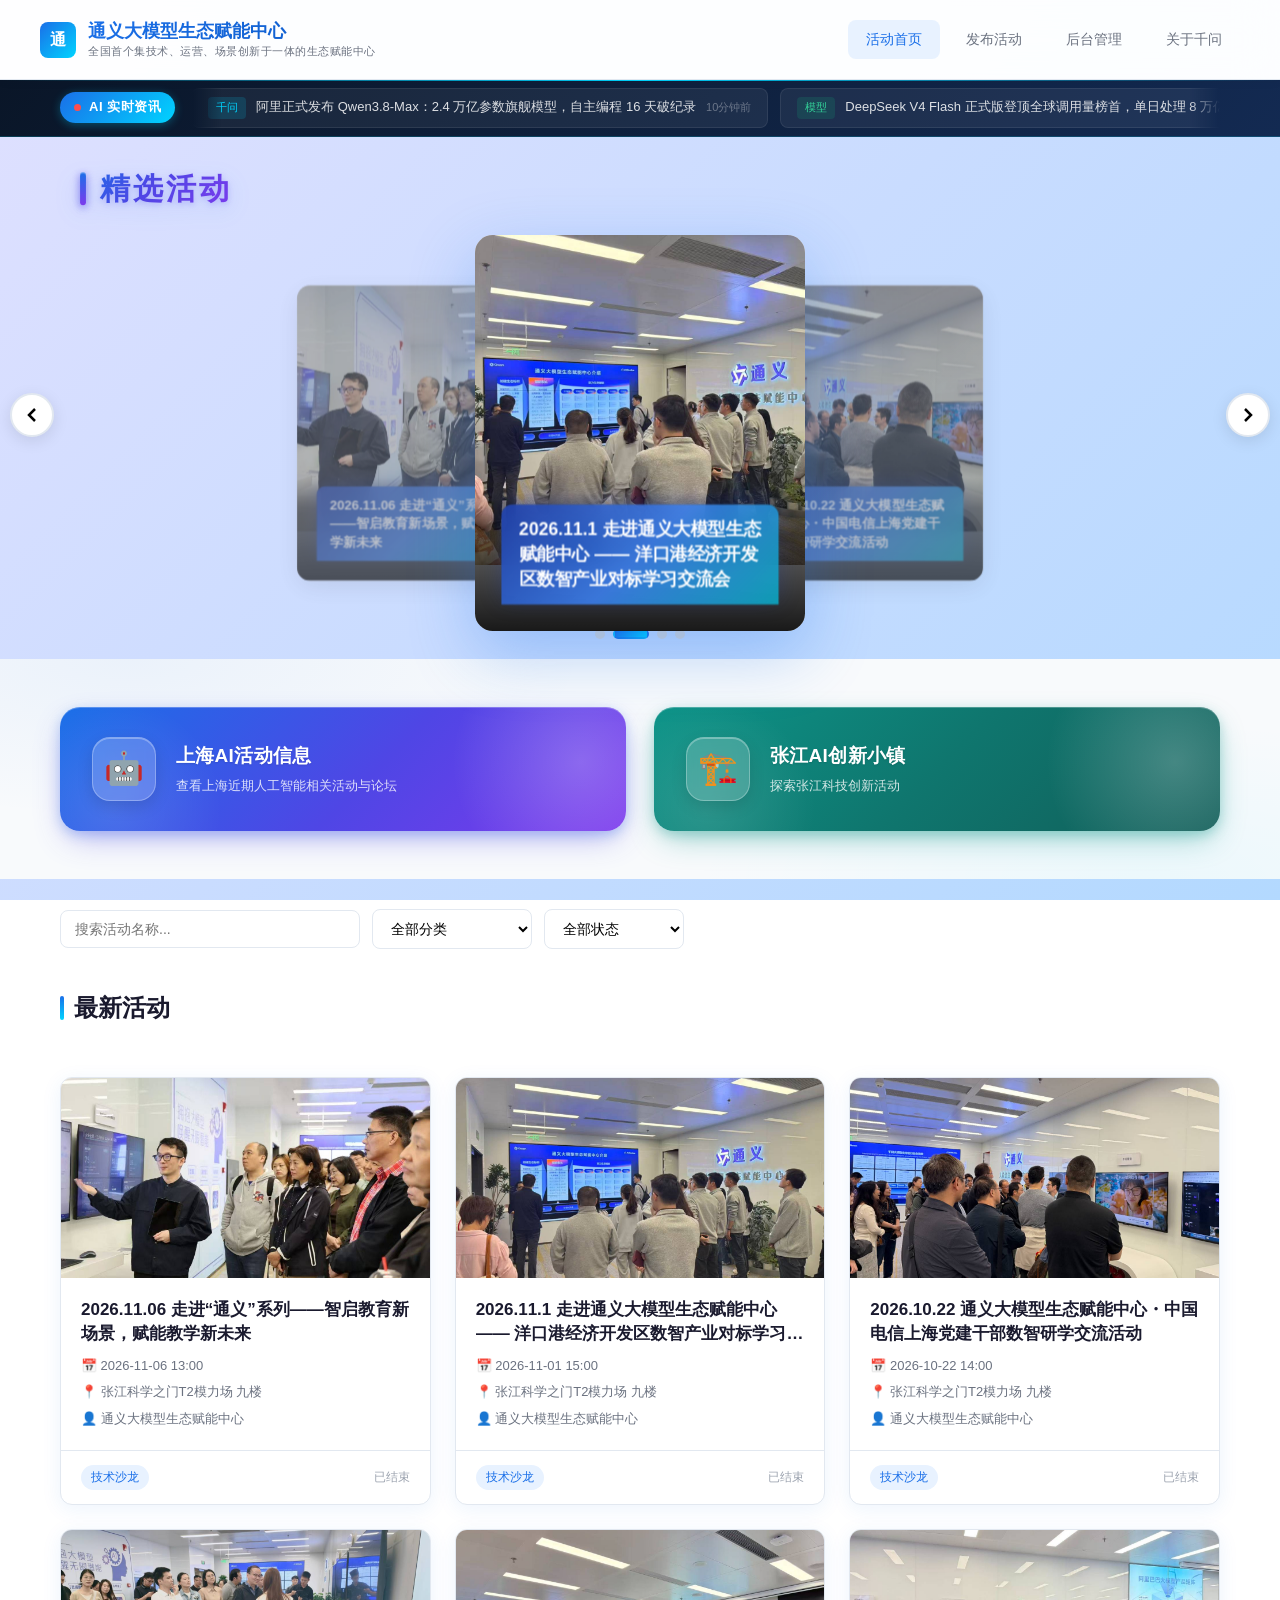
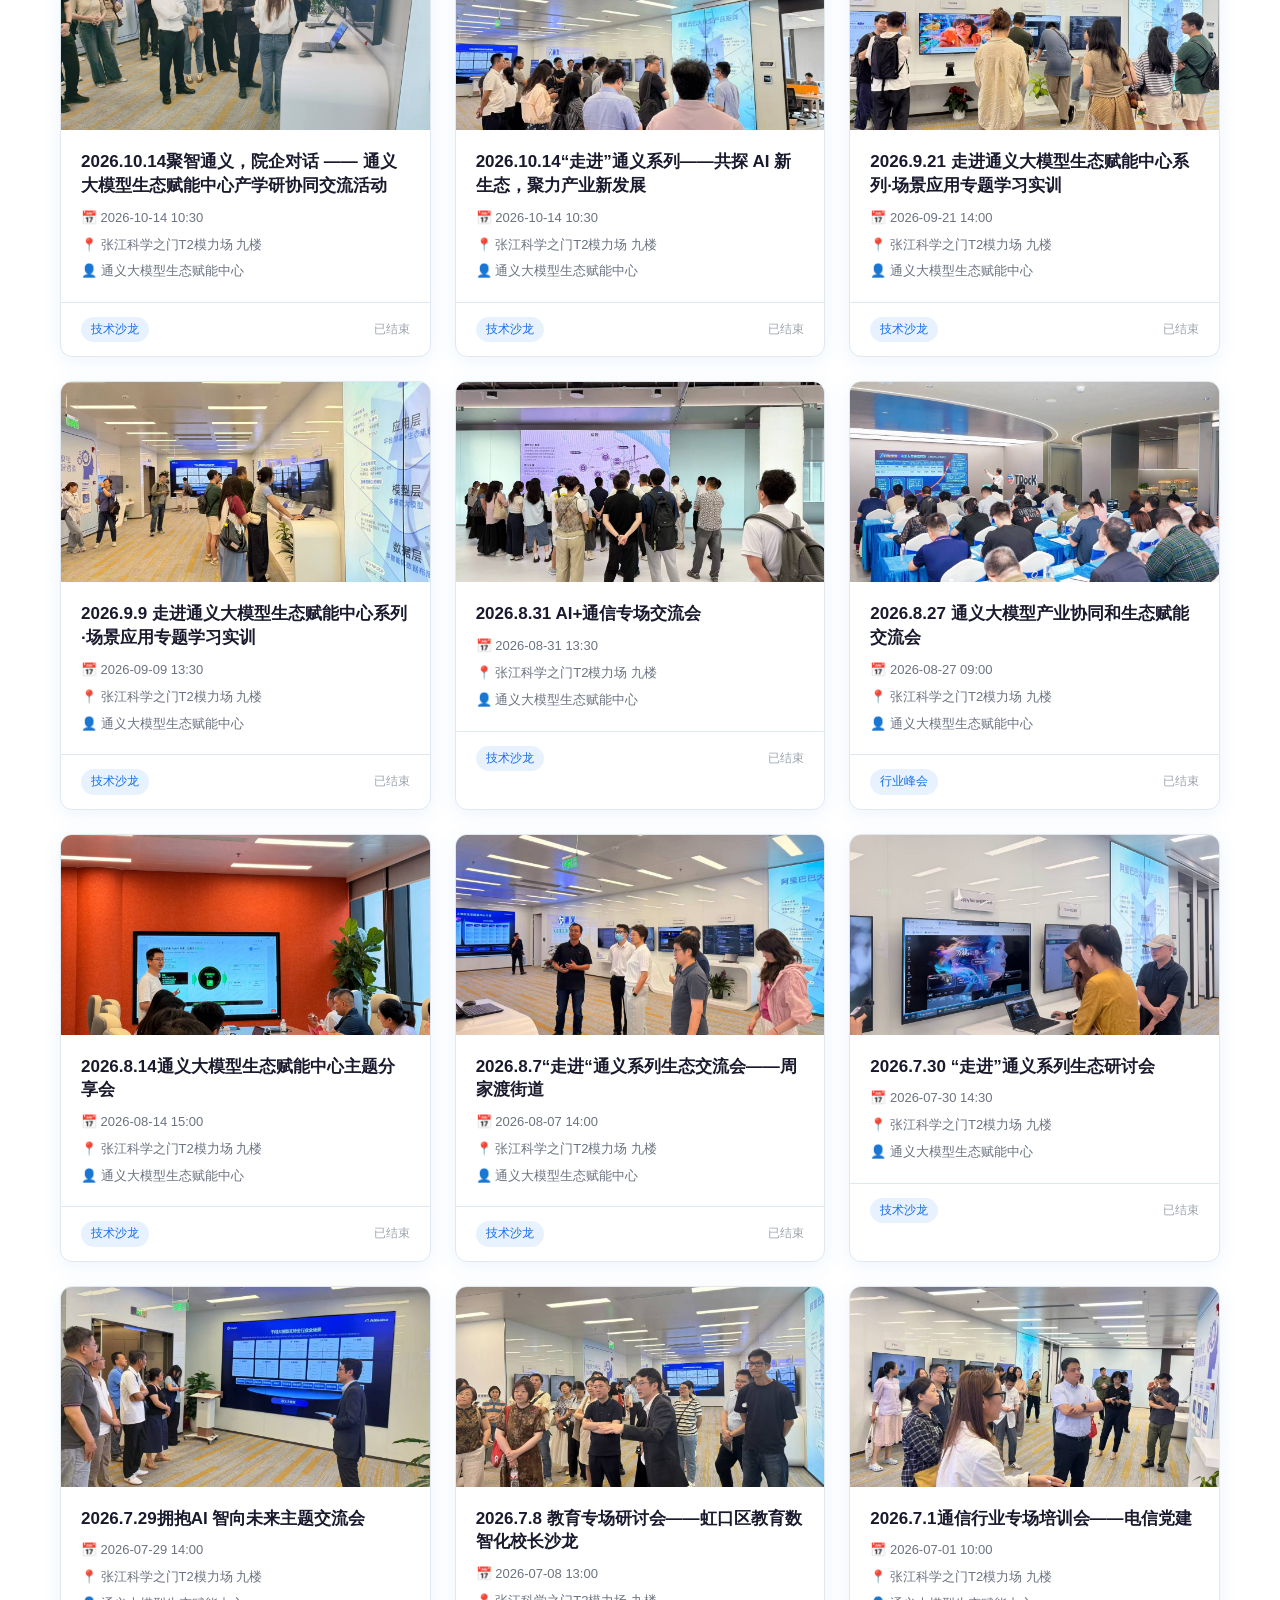
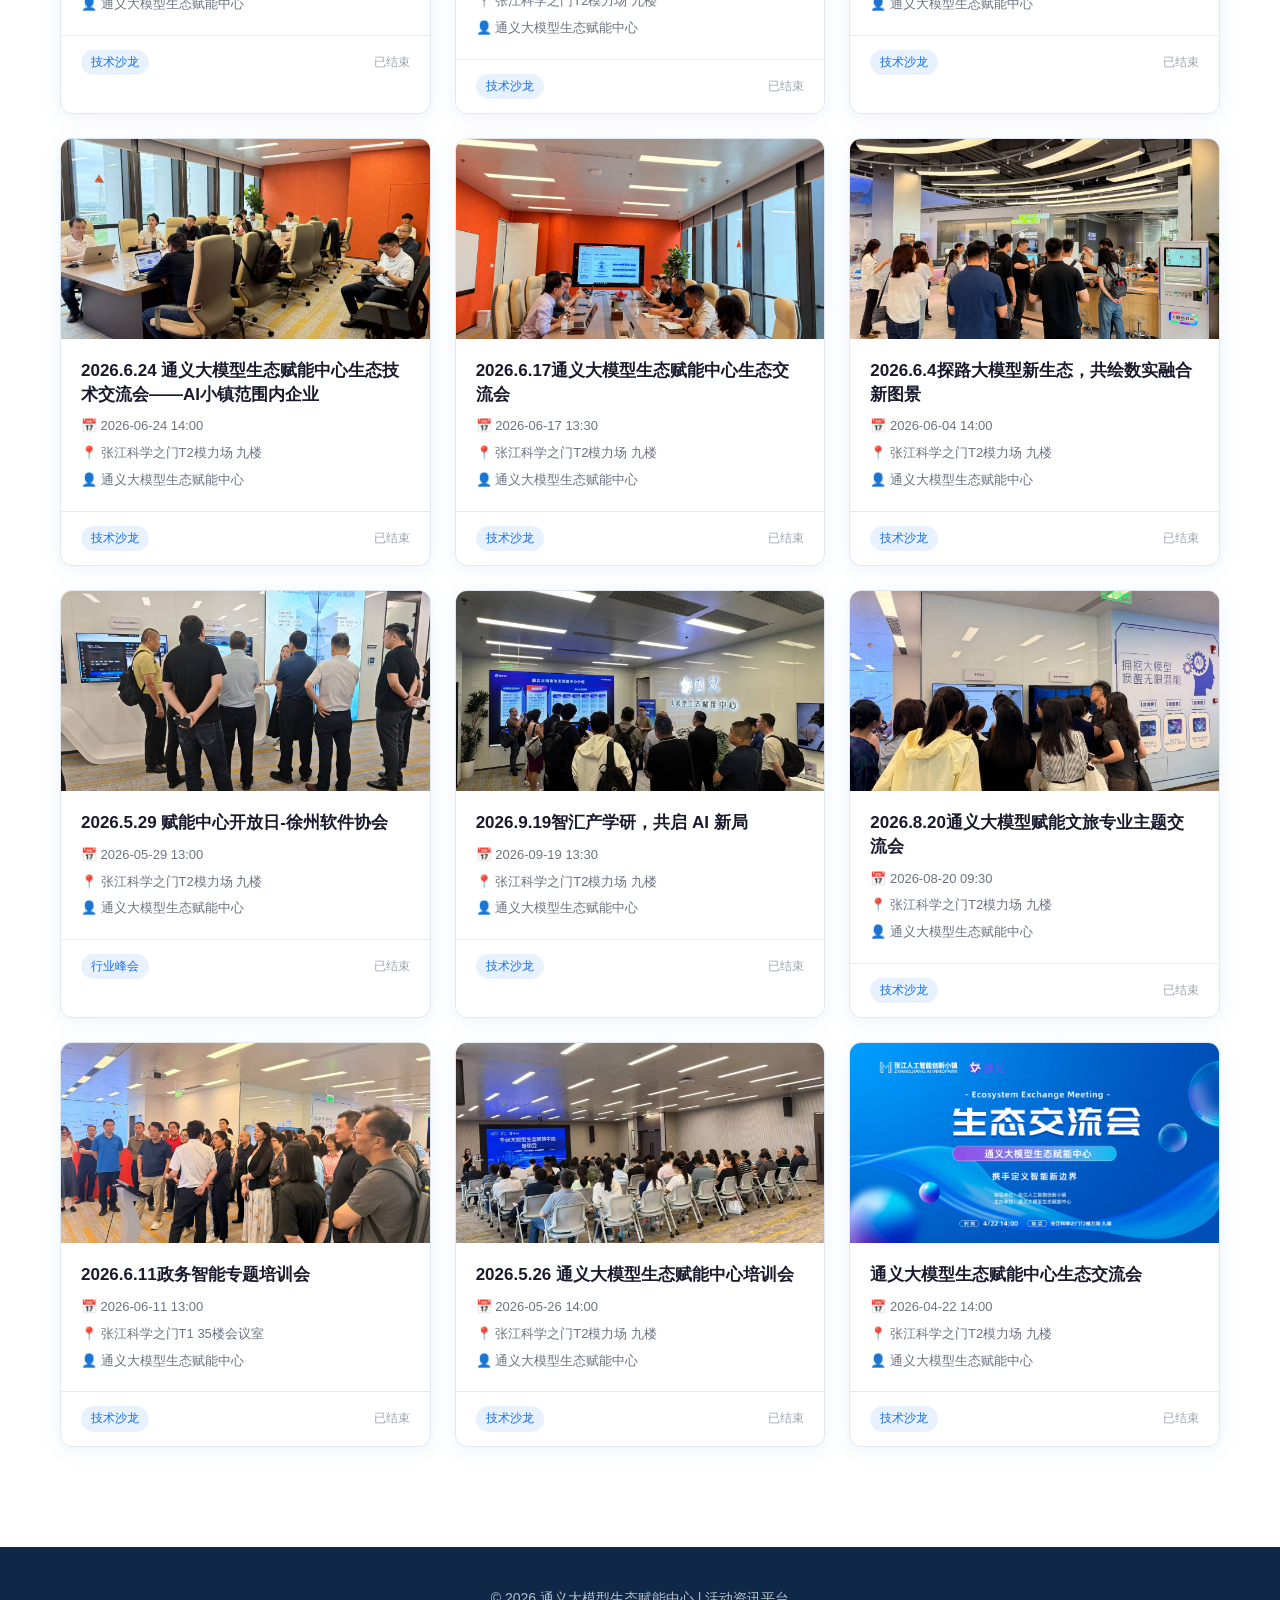
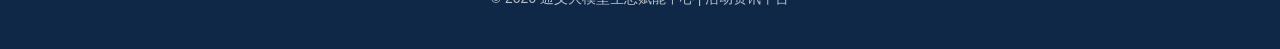
==== commit 50aac347: "Add files via upload" ====
--- a/index.html
+++ b/index.html
@@ -7,7 +7,7 @@
     <link rel="preconnect" href="https://fonts.googleapis.com">
     <link rel="preconnect" href="https://fonts.gstatic.com" crossorigin>
     <link href="https://fonts.googleapis.com/css2?family=ZCOOL+XiaoWei&display=swap" rel="stylesheet">
-    <link rel="stylesheet" href="css/style.css">
+    <link rel="stylesheet" href="style.css">
 </head>
 <body>
     <!-- 导航栏 -->
@@ -139,8 +139,8 @@
         </div>
     </footer>
 
-    <script src="js/events-data.js"></script>
-    <script src="js/app.js"></script>
+    <script src="events-data.js"></script>
+    <script src="app.js"></script>
     <script>
         // 渲染AI资讯（数据来自app.js中的aiNewsData）
         function renderAiNews() {
--- a/style.css
+++ b/style.css
@@ -0,0 +1,2539 @@
+/* ========== 通义大模型生态赋能中心活动资讯 - 公共样式 ========== */
+:root {
+    --primary: #1a6fe8;
+    --primary-dark: #0f5cc8;
+    --primary-light: #e8f2ff;
+    --accent: #00d4ff;
+    --bg: linear-gradient(135deg, #e0e0ff 0%, #c9dcff 50%, #b3d9ff 100%);
+    --card-bg: #ffffff;
+    --text: #1a1a2e;
+    --text-light: #6b7280;
+    --border: #e2e8f0;
+    --shadow: 0 4px 20px rgba(26, 111, 232, 0.08);
+    --shadow-hover: 0 8px 30px rgba(26, 111, 232, 0.15);
+    --radius: 12px;
+    --transition: all 0.3s ease;
+}
+
+* {
+    margin: 0;
+    padding: 0;
+    box-sizing: border-box;
+}
+
+body {
+    font-family: -apple-system, BlinkMacSystemFont, 'Segoe UI', 'PingFang SC', 'Hiragino Sans GB', 'Microsoft YaHei', sans-serif;
+    background: var(--bg);
+    background-attachment: fixed;
+    color: var(--text);
+    line-height: 1.6;
+    min-height: 100vh;
+}
+
+/* ========== 导航栏 ========== */
+.navbar {
+    background: rgba(255, 255, 255, 0.95);
+    backdrop-filter: blur(20px);
+    border-bottom: 1px solid var(--border);
+    padding: 0 40px;
+    height: 80px;
+    display: flex;
+    align-items: center;
+    justify-content: space-between;
+    position: sticky;
+    top: 0;
+    z-index: 1000;
+    box-shadow: 0 2px 10px rgba(0, 0, 0, 0.04);
+}
+
+.nav-logo {
+    display: flex;
+    align-items: center;
+    gap: 12px;
+    text-decoration: none;
+    color: var(--text);
+}
+
+.nav-logo .logo-icon {
+    width: 36px;
+    height: 36px;
+    background: linear-gradient(135deg, var(--primary), var(--accent));
+    border-radius: 8px;
+    display: flex;
+    align-items: center;
+    justify-content: center;
+    color: white;
+    font-weight: bold;
+    font-size: 16px;
+    flex-shrink: 0;
+}
+
+.nav-logo .logo-text-wrap {
+    display: flex;
+    flex-direction: column;
+    gap: 2px;
+}
+
+.nav-logo .logo-text {
+    font-size: 18px;
+    font-weight: 600;
+    background: linear-gradient(135deg, var(--primary), var(--primary-dark));
+    -webkit-background-clip: text;
+    -webkit-text-fill-color: transparent;
+    line-height: 1.2;
+}
+
+.nav-logo .logo-subtitle {
+    font-size: 11px;
+    color: var(--text-light);
+    line-height: 1.2;
+    letter-spacing: 0.5px;
+}
+
+.nav-links {
+    display: flex;
+    align-items: center;
+    gap: 8px;
+}
+
+.nav-links a {
+    text-decoration: none;
+    color: var(--text-light);
+    padding: 8px 18px;
+    border-radius: 8px;
+    font-size: 14px;
+    font-weight: 500;
+    transition: var(--transition);
+}
+
+.nav-links a:hover,
+.nav-links a.active {
+    color: var(--primary);
+    background: var(--primary-light);
+}
+
+.nav-links a.btn-primary {
+    background: linear-gradient(135deg, var(--primary), var(--primary-dark));
+    color: white;
+    padding: 8px 20px;
+}
+
+.nav-links a.btn-primary:hover {
+    transform: translateY(-1px);
+    box-shadow: 0 4px 12px rgba(26, 111, 232, 0.3);
+}
+
+/* ========== 通用容器 ========== */
+.container {
+    max-width: 1200px;
+    margin: 0 auto;
+    padding: 0 20px;
+}
+
+/* ========== 按钮样式 ========== */
+.btn {
+    display: inline-flex;
+    align-items: center;
+    justify-content: center;
+    gap: 8px;
+    padding: 10px 24px;
+    border-radius: 8px;
+    font-size: 14px;
+    font-weight: 500;
+    border: none;
+    cursor: pointer;
+    transition: var(--transition);
+    text-decoration: none;
+}
+
+.btn-primary {
+    background: linear-gradient(135deg, var(--primary), var(--primary-dark));
+    color: white;
+}
+
+.btn-primary:hover {
+    transform: translateY(-2px);
+    box-shadow: 0 6px 20px rgba(26, 111, 232, 0.3);
+}
+
+.btn-outline {
+    background: transparent;
+    color: var(--primary);
+    border: 1.5px solid var(--primary);
+}
+
+.btn-outline:hover {
+    background: var(--primary-light);
+}
+
+.btn-danger {
+    background: #ef4444;
+    color: white;
+}
+
+.btn-danger:hover {
+    background: #dc2626;
+    transform: translateY(-1px);
+}
+
+.btn-sm {
+    padding: 6px 14px;
+    font-size: 13px;
+}
+
+/* ========== 卡片样式 ========== */
+.card {
+    background: var(--card-bg);
+    border-radius: var(--radius);
+    box-shadow: var(--shadow);
+    border: 1px solid var(--border);
+    overflow: hidden;
+    transition: var(--transition);
+}
+
+.card:hover {
+    box-shadow: var(--shadow-hover);
+    transform: translateY(-4px);
+}
+
+/* ========== 表单样式 ========== */
+.form-group {
+    margin-bottom: 20px;
+}
+
+.form-group label {
+    display: block;
+    font-size: 14px;
+    font-weight: 500;
+    color: var(--text);
+    margin-bottom: 6px;
+}
+
+.form-group label .required {
+    color: #ef4444;
+    margin-left: 2px;
+}
+
+.form-control {
+    width: 100%;
+    padding: 10px 14px;
+    border: 1.5px solid var(--border);
+    border-radius: 8px;
+    font-size: 14px;
+    transition: var(--transition);
+    outline: none;
+    background: white;
+}
+
+.form-control:focus {
+    border-color: var(--primary);
+    box-shadow: 0 0 0 3px rgba(26, 111, 232, 0.1);
+}
+
+textarea.form-control {
+    resize: vertical;
+    min-height: 120px;
+}
+
+/* ========== AI资讯滚动条 ========== */
+.ai-news-bar {
+    background: linear-gradient(135deg, #0a1628 0%, #132a52 100%);
+    border-bottom: 1px solid rgba(0, 212, 255, 0.2);
+    padding: 8px 0;
+    overflow: hidden;
+    position: relative;
+}
+
+.ai-news-bar::before {
+    content: '';
+    position: absolute;
+    top: 0;
+    left: 0;
+    right: 0;
+    height: 1px;
+    background: linear-gradient(90deg, transparent, var(--accent), transparent);
+}
+
+.ai-news-inner {
+    display: flex;
+    align-items: center;
+    gap: 16px;
+    max-width: 1200px;
+    margin: 0 auto;
+    padding: 0 20px;
+}
+
+.ai-news-label {
+    flex-shrink: 0;
+    display: flex;
+    align-items: center;
+    gap: 8px;
+    background: linear-gradient(135deg, var(--primary), var(--accent));
+    color: white;
+    padding: 5px 14px;
+    border-radius: 20px;
+    font-size: 13px;
+    font-weight: 600;
+    letter-spacing: 0.5px;
+    z-index: 2;
+    box-shadow: 0 2px 10px rgba(0, 212, 255, 0.3);
+}
+
+.ai-news-label .pulse-dot {
+    width: 7px;
+    height: 7px;
+    background: #ff4d4d;
+    border-radius: 50%;
+    animation: pulse-dot 1.5s ease-in-out infinite;
+}
+
+@keyframes pulse-dot {
+    0%, 100% { opacity: 1; transform: scale(1); }
+    50% { opacity: 0.5; transform: scale(1.4); }
+}
+
+.ai-news-track-wrapper {
+    flex: 1;
+    overflow: hidden;
+    position: relative;
+    mask-image: linear-gradient(90deg, transparent 0%, black 3%, black 97%, transparent 100%);
+    -webkit-mask-image: linear-gradient(90deg, transparent 0%, black 3%, black 97%, transparent 100%);
+}
+
+.ai-news-track {
+    display: flex;
+    gap: 12px;
+    animation: news-scroll 60s linear infinite;
+    width: max-content;
+}
+
+.ai-news-track:hover {
+    animation-play-state: paused;
+}
+
+@keyframes news-scroll {
+    0% { transform: translateX(0); }
+    100% { transform: translateX(-50%); }
+}
+
+.ai-news-item {
+    flex-shrink: 0;
+    display: flex;
+    align-items: center;
+    gap: 10px;
+    background: rgba(255, 255, 255, 0.06);
+    border: 1px solid rgba(255, 255, 255, 0.08);
+    border-radius: 8px;
+    padding: 8px 16px;
+    cursor: pointer;
+    transition: all 0.3s ease;
+    white-space: nowrap;
+}
+
+.ai-news-item:hover {
+    background: rgba(255, 255, 255, 0.12);
+    border-color: rgba(0, 212, 255, 0.3);
+    transform: translateY(-1px);
+}
+
+.ai-news-item .news-tag {
+    font-size: 11px;
+    padding: 2px 8px;
+    border-radius: 4px;
+    font-weight: 500;
+    flex-shrink: 0;
+}
+
+.ai-news-item .news-tag.qwen {
+    background: rgba(0, 212, 255, 0.15);
+    color: #00d4ff;
+}
+
+.ai-news-item .news-tag.ai {
+    background: rgba(139, 92, 246, 0.15);
+    color: #a78bfa;
+}
+
+.ai-news-item .news-tag.model {
+    background: rgba(16, 185, 129, 0.15);
+    color: #34d399;
+}
+
+.ai-news-item .news-tag.app {
+    background: rgba(251, 191, 36, 0.15);
+    color: #fbbf24;
+}
+
+.ai-news-item .news-title {
+    font-size: 13px;
+    color: rgba(255, 255, 255, 0.85);
+    font-weight: 400;
+}
+
+.ai-news-item .news-time {
+    font-size: 11px;
+    color: rgba(255, 255, 255, 0.35);
+    flex-shrink: 0;
+}
+
+/* ========== Hero轮播区域（层叠交错排版）========== */
+.hero-carousel-section {
+    background: transparent;
+    padding: 0 0 20px;
+    position: relative;
+}
+
+/* 标题区域 - 透明背景（与页面渐变一致） */
+.carousel-header-gradient {
+    background: transparent;
+    padding: 28px 0 20px;
+    position: relative;
+}
+
+.carousel-header-inner {
+    max-width: 1400px;
+    margin: 0 auto;
+    padding: 0 80px;
+    display: flex;
+    justify-content: space-between;
+    align-items: center;
+    position: relative;
+    z-index: 1;
+}
+
+.carousel-title {
+    font-size: 30px;
+    font-weight: 800;
+    color: var(--primary);
+    margin: 0;
+    padding: 0 0 0 20px;
+    letter-spacing: 3px;
+    position: relative;
+    background: linear-gradient(135deg, #1a6fe8 0%, #4f46e5 45%, #7c3aed 100%);
+    -webkit-background-clip: text;
+    -webkit-text-fill-color: transparent;
+    background-clip: text;
+    filter: drop-shadow(0 2px 3px rgba(79, 70, 229, 0.28)) drop-shadow(0 6px 12px rgba(26, 111, 232, 0.12));
+}
+
+.carousel-title::before {
+    content: '';
+    position: absolute;
+    left: 0;
+    top: 50%;
+    transform: translateY(-50%);
+    width: 6px;
+    height: 70%;
+    border-radius: 4px;
+    background: linear-gradient(180deg, #1a6fe8 0%, #7c3aed 100%);
+    box-shadow: 0 2px 8px rgba(79, 70, 229, 0.45), inset 0 1px 1px rgba(255, 255, 255, 0.4);
+}
+
+
+
+/* 轮播视口 */
+.carousel-viewport-stacked {
+    max-width: 1400px;
+    margin: 0 auto;
+    padding: 20px 80px 0;
+    position: relative;
+    overflow: visible;
+}
+
+.carousel-track-stacked {
+    display: flex;
+    align-items: center;
+    justify-content: center;
+    gap: 0;
+    min-height: 360px;
+    position: relative;
+}
+
+/* 层叠卡片样式 */
+.carousel-slide-stacked {
+    position: absolute;
+    width: 300px;
+    height: 360px;
+    border-radius: 16px;
+    overflow: hidden;
+    box-shadow: 0 8px 30px rgba(0, 0, 0, 0.12);
+    transition: all 0.6s cubic-bezier(0.4, 0, 0.2, 1);
+    cursor: pointer;
+    background: white;
+}
+
+/* 中间突出卡片 */
+.carousel-slide-stacked.active {
+    transform: translateX(0) scale(1.1);
+    z-index: 10;
+    box-shadow: 0 20px 60px rgba(26, 111, 232, 0.3);
+}
+
+/* 左侧卡片 */
+.carousel-slide-stacked.prev {
+    transform: translateX(-220px) scale(0.82);
+    z-index: 5;
+    opacity: 0.7;
+    filter: brightness(0.7);
+}
+
+.carousel-slide-stacked.prev:hover {
+    transform: translateX(-200px) scale(0.87);
+    opacity: 0.85;
+    filter: brightness(0.85);
+}
+
+/* 右侧卡片 */
+.carousel-slide-stacked.next {
+    transform: translateX(220px) scale(0.82);
+    z-index: 5;
+    opacity: 0.7;
+    filter: brightness(0.7);
+}
+
+.carousel-slide-stacked.next:hover {
+    transform: translateX(200px) scale(0.87);
+    opacity: 0.85;
+    filter: brightness(0.85);
+}
+
+/* 隐藏其他卡片 */
+.carousel-slide-stacked.hidden {
+    transform: translateX(0) scale(0.6);
+    z-index: 1;
+    opacity: 0;
+    pointer-events: none;
+}
+
+/* 卡片图片 */
+.carousel-slide-stacked .slide-image {
+    width: 100%;
+    aspect-ratio: 1 / 1;
+    object-fit: cover;
+    transition: all 0.5s cubic-bezier(0.4, 0, 0.2, 1);
+}
+
+.carousel-slide-stacked.active:hover .slide-image {
+    transform: scale(1.05);
+}
+
+/* 遮罩和内容 */
+.slide-overlay {
+    position: absolute;
+    bottom: 0;
+    left: 0;
+    right: 0;
+    height: 35%;
+    background: linear-gradient(to top, rgba(0,0,0,0.9) 0%, rgba(0,0,0,0.6) 70%, transparent 100%);
+    pointer-events: none;
+}
+
+.slide-content {
+    position: absolute;
+    bottom: 0;
+    left: 0;
+    right: 0;
+    padding: 24px;
+    z-index: 2;
+}
+
+.slide-title {
+    font-size: 16px;
+    font-weight: 700;
+    line-height: 1.4;
+    margin: 0;
+    padding: 12px 16px;
+    background: linear-gradient(135deg, rgba(30, 64, 175, 0.9) 0%, rgba(59, 130, 246, 0.85) 50%, rgba(6, 182, 212, 0.8) 100%);
+    color: white;
+    border-radius: 10px 10px 0 0;
+    backdrop-filter: blur(10px);
+    box-shadow: 0 -4px 20px rgba(30, 64, 175, 0.3);
+}
+
+/* 导航按钮 */
+.carousel-nav-btn {
+    position: absolute;
+    top: 45%;
+    transform: translateY(-50%);
+    width: 44px;
+    height: 44px;
+    border-radius: 50%;
+    background: white;
+    border: 2px solid var(--border);
+    cursor: pointer;
+    display: flex;
+    align-items: center;
+    justify-content: center;
+    transition: all 0.3s ease;
+    z-index: 20;
+    box-shadow: 0 4px 16px rgba(0, 0, 0, 0.1);
+}
+
+.carousel-nav-btn:hover {
+    background: var(--primary);
+    border-color: var(--primary);
+    color: white;
+    transform: translateY(-50%) scale(1.1);
+    box-shadow: 0 8px 24px rgba(26, 111, 232, 0.3);
+}
+
+.carousel-nav-btn svg {
+    stroke: currentColor;
+}
+
+.carousel-prev-btn {
+    left: 10px;
+}
+
+.carousel-next-btn {
+    right: 10px;
+}
+
+/* 分页指示器 */
+.carousel-dots {
+    display: flex;
+    justify-content: center;
+    gap: 8px;
+    margin-top: 16px;
+}
+
+.dot-indicator {
+    width: 10px;
+    height: 10px;
+    border-radius: 50%;
+    background: #d1d5db;
+    cursor: pointer;
+    transition: all 0.3s ease;
+    border: 2px solid transparent;
+}
+
+.dot-indicator:hover {
+    background: #9ca3af;
+    transform: scale(1.2);
+}
+
+.dot-indicator.active {
+    width: 36px;
+    border-radius: 6px;
+    background: linear-gradient(135deg, var(--primary), var(--accent));
+    border-color: rgba(26, 111, 232, 0.2);
+}
+
+
+/* ========== 活动卡片网格 ========== */
+.events-grid {
+    display: grid;
+    grid-template-columns: repeat(auto-fill, minmax(350px, 1fr));
+    gap: 24px;
+    padding: 40px 0;
+}
+
+.event-card {
+    cursor: pointer;
+}
+
+.event-card .card-img {
+    width: 100%;
+    height: 200px;
+    object-fit: cover;
+    background: linear-gradient(135deg, var(--primary-light), #dbeafe);
+    display: flex;
+    align-items: center;
+    justify-content: center;
+    color: var(--primary);
+    font-size: 48px;
+}
+
+.event-card .card-img img {
+    width: 100%;
+    height: 100%;
+    object-fit: cover;
+}
+
+.event-card .card-body {
+    padding: 20px;
+}
+
+.event-card .card-body h3 {
+    font-size: 17px;
+    font-weight: 600;
+    margin-bottom: 10px;
+    line-height: 1.4;
+    display: -webkit-box;
+    -webkit-line-clamp: 2;
+    -webkit-box-orient: vertical;
+    overflow: hidden;
+}
+
+.event-card .card-meta {
+    display: flex;
+    flex-direction: column;
+    gap: 6px;
+    font-size: 13px;
+    color: var(--text-light);
+}
+
+.event-card .card-meta span {
+    display: flex;
+    align-items: center;
+    gap: 6px;
+}
+
+.event-card .card-footer {
+    padding: 14px 20px;
+    border-top: 1px solid var(--border);
+    display: flex;
+    justify-content: space-between;
+    align-items: center;
+}
+
+.event-card .tag {
+    font-size: 12px;
+    padding: 3px 10px;
+    border-radius: 20px;
+    background: var(--primary-light);
+    color: var(--primary);
+    font-weight: 500;
+}
+
+.event-card .status {
+    font-size: 12px;
+    font-weight: 500;
+}
+
+.status-active {
+    color: #10b981;
+}
+
+.status-ended {
+    color: #9ca3af;
+}
+
+/* ========== 分区标题 ========== */
+.section-title {
+    font-size: 24px;
+    font-weight: 600;
+    padding-top: 40px;
+    padding-bottom: 10px;
+    display: flex;
+    align-items: center;
+    gap: 10px;
+}
+
+.section-title::before {
+    content: '';
+    width: 4px;
+    height: 24px;
+    background: linear-gradient(180deg, var(--primary), var(--accent));
+    border-radius: 2px;
+}
+
+/* ========== 上传区域 ========== */
+.upload-area {
+    border: 2px dashed var(--border);
+    border-radius: var(--radius);
+    padding: 40px;
+    text-align: center;
+    cursor: pointer;
+    transition: var(--transition);
+    background: #fafbfd;
+}
+
+.upload-area:hover {
+    border-color: var(--primary);
+    background: var(--primary-light);
+}
+
+.upload-area .upload-icon {
+    font-size: 48px;
+    color: var(--primary);
+    margin-bottom: 12px;
+}
+
+.upload-area p {
+    color: var(--text-light);
+    font-size: 14px;
+}
+
+.upload-preview {
+    margin-top: 16px;
+    display: flex;
+    flex-wrap: wrap;
+    gap: 10px;
+}
+
+.upload-preview .preview-item {
+    width: 100px;
+    height: 100px;
+    border-radius: 8px;
+    overflow: hidden;
+    position: relative;
+}
+
+.upload-preview .preview-item img {
+    width: 100%;
+    height: 100%;
+    object-fit: cover;
+}
+
+.upload-preview .preview-item .remove-btn {
+    position: absolute;
+    top: 4px;
+    right: 4px;
+    width: 20px;
+    height: 20px;
+    border-radius: 50%;
+    background: rgba(239, 68, 68, 0.9);
+    color: white;
+    border: none;
+    cursor: pointer;
+    font-size: 12px;
+    display: flex;
+    align-items: center;
+    justify-content: center;
+}
+
+/* ========== 后台管理表格 ========== */
+.admin-table {
+    width: 100%;
+    border-collapse: collapse;
+    background: white;
+    border-radius: var(--radius);
+    overflow: hidden;
+    box-shadow: var(--shadow);
+}
+
+.admin-table th,
+.admin-table td {
+    padding: 14px 18px;
+    text-align: left;
+    font-size: 14px;
+}
+
+.admin-table th {
+    background: var(--primary);
+    color: white;
+    font-weight: 500;
+}
+
+.admin-table tr:nth-child(even) {
+    background: #f9fafb;
+}
+
+.admin-table tr:hover {
+    background: var(--primary-light);
+}
+
+.admin-table .actions {
+    display: flex;
+    gap: 8px;
+}
+
+/* ========== 详情页 ========== */
+.detail-header {
+    background: linear-gradient(135deg, #0f2847 0%, #1a4a8a 100%);
+    padding: 60px 0;
+    color: white;
+}
+
+.detail-header h1 {
+    font-size: 32px;
+    margin-bottom: 16px;
+}
+
+.detail-meta {
+    display: flex;
+    flex-wrap: wrap;
+    gap: 20px;
+    font-size: 14px;
+    opacity: 0.9;
+}
+
+.detail-meta span {
+    display: flex;
+    align-items: center;
+    gap: 6px;
+}
+
+.detail-content {
+    padding: 40px 0;
+}
+
+.detail-body {
+    background: white;
+    border-radius: var(--radius);
+    padding: 40px;
+    box-shadow: var(--shadow);
+}
+
+.detail-body h2 {
+    font-size: 20px;
+    margin-bottom: 20px;
+    color: var(--primary);
+}
+
+.detail-body .desc {
+    font-size: 15px;
+    line-height: 1.8;
+    color: #374151;
+    white-space: pre-wrap;
+}
+
+.detail-gallery {
+    display: grid;
+    grid-template-columns: repeat(auto-fill, minmax(200px, 1fr));
+    gap: 12px;
+    margin-top: 20px;
+}
+
+.detail-gallery img {
+    width: 100%;
+    height: 160px;
+    object-fit: cover;
+    border-radius: 8px;
+}
+
+/* ========== 模态框 ========== */
+.modal-overlay {
+    display: none;
+    position: fixed;
+    top: 0;
+    left: 0;
+    width: 100%;
+    height: 100%;
+    background: rgba(0, 0, 0, 0.5);
+    z-index: 2000;
+    align-items: center;
+    justify-content: center;
+}
+
+.modal-overlay.active {
+    display: flex;
+}
+
+.modal {
+    background: white;
+    border-radius: var(--radius);
+    padding: 30px;
+    width: 90%;
+    max-width: 600px;
+    max-height: 80vh;
+    overflow-y: auto;
+    box-shadow: 0 20px 60px rgba(0, 0, 0, 0.2);
+}
+
+.modal h2 {
+    font-size: 20px;
+    margin-bottom: 20px;
+    color: var(--text);
+}
+
+.modal-actions {
+    display: flex;
+    justify-content: flex-end;
+    gap: 10px;
+    margin-top: 24px;
+}
+
+/* ========== 空状态 ========== */
+.empty-state {
+    text-align: center;
+    padding: 80px 20px;
+    color: var(--text-light);
+}
+
+.empty-state .empty-icon {
+    font-size: 64px;
+    margin-bottom: 16px;
+    opacity: 0.5;
+}
+
+.empty-state h3 {
+    font-size: 18px;
+    margin-bottom: 8px;
+    color: var(--text);
+}
+
+/* ========== 消息提示 ========== */
+.toast {
+    position: fixed;
+    top: 80px;
+    right: 20px;
+    background: white;
+    padding: 14px 24px;
+    border-radius: 8px;
+    box-shadow: 0 10px 40px rgba(0, 0, 0, 0.15);
+    z-index: 3000;
+    transform: translateX(120%);
+    transition: transform 0.3s ease;
+    font-size: 14px;
+    border-left: 4px solid var(--primary);
+}
+
+.toast.show {
+    transform: translateX(0);
+}
+
+.toast.success {
+    border-left-color: #10b981;
+}
+
+.toast.error {
+    border-left-color: #ef4444;
+}
+
+/* ========== 页脚 ========== */
+.footer {
+    background: #0f2847;
+    color: rgba(255, 255, 255, 0.7);
+    padding: 40px 0;
+    text-align: center;
+    font-size: 14px;
+    margin-top: 60px;
+}
+
+.footer a {
+    color: var(--accent);
+    text-decoration: none;
+}
+
+/* ========== 更多模块入口 ========== */
+.module-links {
+    padding: 48px 0;
+    background:
+        radial-gradient(60% 120% at 10% 0%, rgba(26, 111, 232, 0.06) 0%, transparent 60%),
+        radial-gradient(60% 120% at 90% 100%, rgba(0, 212, 255, 0.05) 0%, transparent 60%),
+        #f8fafc;
+}
+
+.module-links .container {
+    display: flex;
+    gap: 28px;
+    perspective: 1200px;
+}
+
+.module-link-card {
+    position: relative;
+    flex: 1;
+    display: flex;
+    align-items: center;
+    gap: 20px;
+    padding: 30px 32px;
+    border-radius: 20px;
+    text-decoration: none;
+    color: #fff;
+    overflow: hidden;
+    isolation: isolate;
+    transform-style: preserve-3d;
+    transition: transform 0.4s cubic-bezier(0.22, 1, 0.36, 1), box-shadow 0.4s cubic-bezier(0.22, 1, 0.36, 1);
+    cursor: pointer;
+}
+
+/* 默认（上海AI活动）：蓝紫渐变 */
+.module-link-card {
+    background: linear-gradient(135deg, #1a6fe8 0%, #4f46e5 55%, #7c3aed 100%);
+    box-shadow:
+        0 12px 32px -8px rgba(79, 70, 229, 0.45),
+        0 4px 12px rgba(26, 111, 232, 0.25),
+        inset 0 1px 0 rgba(255, 255, 255, 0.25);
+}
+
+/* 张江AI创新小镇：青绿渐变 */
+.module-link-card.card-green {
+    background: linear-gradient(135deg, #0d9488 0%, #0f766e 50%, #115e59 100%);
+    box-shadow:
+        0 12px 32px -8px rgba(13, 148, 136, 0.45),
+        0 4px 12px rgba(13, 148, 136, 0.25),
+        inset 0 1px 0 rgba(255, 255, 255, 0.25);
+}
+
+/* 装饰光晕 */
+.module-link-card::before {
+    content: '';
+    position: absolute;
+    top: -60%;
+    right: -15%;
+    width: 260px;
+    height: 260px;
+    background: radial-gradient(circle, rgba(255, 255, 255, 0.22) 0%, transparent 70%);
+    border-radius: 50%;
+    z-index: -1;
+    transition: transform 0.5s ease;
+}
+
+.module-link-card::after {
+    content: '';
+    position: absolute;
+    bottom: -70%;
+    left: -10%;
+    width: 220px;
+    height: 220px;
+    background: radial-gradient(circle, rgba(255, 255, 255, 0.12) 0%, transparent 70%);
+    border-radius: 50%;
+    z-index: -1;
+}
+
+.module-link-card:hover {
+    transform: translateY(-8px) rotateX(4deg);
+    box-shadow:
+        0 24px 48px -12px rgba(79, 70, 229, 0.55),
+        0 8px 20px rgba(26, 111, 232, 0.3),
+        inset 0 1px 0 rgba(255, 255, 255, 0.3);
+}
+
+.module-link-card.card-green:hover {
+    box-shadow:
+        0 24px 48px -12px rgba(13, 148, 136, 0.55),
+        0 8px 20px rgba(13, 148, 136, 0.3),
+        inset 0 1px 0 rgba(255, 255, 255, 0.3);
+}
+
+.module-link-card:hover::before {
+    transform: scale(1.25);
+}
+
+.module-link-icon {
+    flex-shrink: 0;
+    width: 64px;
+    height: 64px;
+    display: flex;
+    align-items: center;
+    justify-content: center;
+    font-size: 32px;
+    border-radius: 18px;
+    background: rgba(255, 255, 255, 0.18);
+    border: 1px solid rgba(255, 255, 255, 0.28);
+    box-shadow: inset 0 1px 0 rgba(255, 255, 255, 0.3), 0 6px 16px rgba(0, 0, 0, 0.12);
+    backdrop-filter: blur(6px);
+    transition: transform 0.4s cubic-bezier(0.22, 1, 0.36, 1);
+}
+
+.module-link-card:hover .module-link-icon {
+    transform: scale(1.08) rotate(-4deg);
+}
+
+.module-link-info {
+    flex: 1;
+}
+
+.module-link-info h3 {
+    font-size: 19px;
+    font-weight: 700;
+    margin-bottom: 5px;
+    color: #fff;
+    letter-spacing: 0.3px;
+    text-shadow: 0 1px 2px rgba(0, 0, 0, 0.12);
+}
+
+.module-link-info p {
+    font-size: 13px;
+    color: rgba(255, 255, 255, 0.82);
+    margin: 0;
+}
+
+.module-link-arrow {
+    flex-shrink: 0;
+    width: 40px;
+    height: 40px;
+    display: flex;
+    align-items: center;
+    justify-content: center;
+    font-size: 18px;
+    font-weight: 700;
+    color: #fff;
+    border-radius: 50%;
+    background: rgba(255, 255, 255, 0.16);
+    border: 1px solid rgba(255, 255, 255, 0.25);
+    opacity: 0;
+    transform: translateX(-12px);
+    transition: all 0.35s cubic-bezier(0.22, 1, 0.36, 1);
+}
+
+.module-link-card:hover .module-link-arrow {
+    opacity: 1;
+    transform: translateX(0);
+}
+
+/* ========== 张江AI创新小镇 - 页面专属样式 ========== */
+.hero-zhangjiang {
+    background: linear-gradient(135deg, #0d3b2e 0%, #1a6b4a 40%, #0f5c3d 100%);
+    padding: 70px 0;
+    position: relative;
+    overflow: hidden;
+}
+
+.hero-zhangjiang::before {
+    content: '';
+    position: absolute;
+    top: -40%;
+    right: -15%;
+    width: 500px;
+    height: 500px;
+    background: radial-gradient(circle, rgba(52, 211, 153, 0.18), transparent 70%);
+    border-radius: 50%;
+}
+
+.hero-zhangjiang::after {
+    content: '';
+    position: absolute;
+    bottom: -30%;
+    left: -10%;
+    width: 400px;
+    height: 400px;
+    background: radial-gradient(circle, rgba(16, 185, 129, 0.2), transparent 70%);
+    border-radius: 50%;
+}
+
+.hero-zhangjiang .hero-content {
+    position: relative;
+    z-index: 1;
+    text-align: center;
+    color: white;
+}
+
+.hero-zhangjiang .hero-content h1 {
+    font-size: 38px;
+    font-weight: 700;
+    margin-bottom: 12px;
+    letter-spacing: -0.5px;
+}
+
+.hero-zhangjiang .hero-content p {
+    font-size: 17px;
+    opacity: 0.85;
+    max-width: 600px;
+    margin: 0 auto;
+}
+
+.zj-stats {
+    display: flex;
+    justify-content: center;
+    gap: 40px;
+    margin-top: 28px;
+    flex-wrap: wrap;
+}
+
+.zj-stat-item {
+    text-align: center;
+}
+
+.zj-stat-item .stat-num {
+    font-size: 28px;
+    font-weight: 700;
+    display: block;
+    background: linear-gradient(135deg, #34d399, #10b981);
+    -webkit-background-clip: text;
+    -webkit-text-fill-color: transparent;
+}
+
+.zj-stat-item .stat-label {
+    font-size: 13px;
+    opacity: 0.7;
+    margin-top: 2px;
+}
+
+.zj-toolbar {
+    background: white;
+    border-bottom: 1px solid var(--border);
+    padding: 12px 0;
+    position: sticky;
+    top: 70px;
+    z-index: 99;
+    box-shadow: 0 2px 8px rgba(0,0,0,0.04);
+}
+
+.zj-toolbar-inner {
+    max-width: 1200px;
+    margin: 0 auto;
+    padding: 0 20px;
+    display: flex;
+    align-items: center;
+    gap: 12px;
+    flex-wrap: wrap;
+}
+
+.zj-view-tabs {
+    display: flex;
+    gap: 4px;
+    background: var(--bg);
+    padding: 3px;
+    border-radius: 8px;
+}
+
+.zj-view-tab {
+    padding: 6px 16px;
+    border-radius: 6px;
+    font-size: 13px;
+    font-weight: 500;
+    border: none;
+    cursor: pointer;
+    transition: var(--transition);
+    background: transparent;
+    color: var(--text-light);
+}
+
+.zj-view-tab.active {
+    background: white;
+    color: #0f5c3d;
+    box-shadow: 0 1px 4px rgba(0,0,0,0.08);
+}
+
+.zj-publish-form {
+    background: white;
+    border-radius: var(--radius);
+    padding: 30px;
+    box-shadow: var(--shadow);
+    border: 1px solid var(--border);
+    max-width: 800px;
+    margin: 0 auto;
+}
+
+.zj-admin-section {
+    background: white;
+    border-radius: var(--radius);
+    padding: 24px;
+    box-shadow: var(--shadow);
+    border: 1px solid var(--border);
+    margin-top: 20px;
+}
+
+/* ========== 上海展会 - 翻牌卡片样式 ========== */
+.hero-exhibition {
+    background: linear-gradient(135deg, #1a0f47 0%, #4a1a8a 50%, #3d0d6e 100%);
+}
+
+.exhibition-stats {
+    display: flex;
+    justify-content: center;
+    gap: 40px;
+    margin-top: 28px;
+    flex-wrap: wrap;
+}
+
+.exhibition-stat-item {
+    text-align: center;
+}
+
+.exhibition-stat-item .stat-num {
+    font-size: 28px;
+    font-weight: 700;
+    display: block;
+    background: linear-gradient(135deg, #c084fc, #8b5cf6);
+    -webkit-background-clip: text;
+    -webkit-text-fill-color: transparent;
+}
+
+.exhibition-stat-item .stat-label {
+    font-size: 13px;
+    opacity: 0.7;
+    margin-top: 2px;
+}
+
+.exhibition-filter {
+    padding: 30px 0 10px;
+    display: flex;
+    flex-direction: column;
+    gap: 14px;
+}
+
+.filter-group {
+    display: flex;
+    gap: 8px;
+    flex-wrap: wrap;
+}
+
+.filter-btn, .filter-btn-status {
+    padding: 8px 18px;
+    border-radius: 20px;
+    font-size: 13px;
+    font-weight: 500;
+    border: 1.5px solid var(--border);
+    cursor: pointer;
+    transition: var(--transition);
+    background: white;
+    color: var(--text-light);
+}
+
+.filter-btn:hover, .filter-btn-status:hover {
+    border-color: #8b5cf6;
+    color: #8b5cf6;
+    background: #f5f0ff;
+}
+
+.filter-btn.active, .filter-btn-status.active {
+    background: linear-gradient(135deg, #8b5cf6, #6d28d9);
+    color: white;
+    border-color: transparent;
+}
+
+.data-source-info {
+    font-size: 12px;
+    color: var(--text-light);
+}
+
+.data-source-info a {
+    color: #8b5cf6;
+    text-decoration: none;
+    font-weight: 500;
+}
+
+.data-source-info a:hover {
+    text-decoration: underline;
+}
+
+/* 展会网格 */
+.exhibition-grid {
+    display: grid;
+    grid-template-columns: repeat(auto-fill, minmax(340px, 1fr));
+    gap: 28px;
+    padding: 30px 0 50px;
+}
+
+/* 翻牌卡片核心样式 */
+.flip-card {
+    perspective: 1000px;
+    height: 320px;
+    cursor: pointer;
+}
+
+.flip-card-inner {
+    position: relative;
+    width: 100%;
+    height: 100%;
+    transition: transform 0.6s cubic-bezier(0.4, 0, 0.2, 1);
+    transform-style: preserve-3d;
+}
+
+.flip-card:hover .flip-card-inner {
+    transform: rotateY(180deg);
+}
+
+.flip-card-front, .flip-card-back {
+    position: absolute;
+    width: 100%;
+    height: 100%;
+    backface-visibility: hidden;
+    -webkit-backface-visibility: hidden;
+    border-radius: var(--radius);
+    overflow: hidden;
+    box-shadow: var(--shadow);
+    border: 1px solid var(--border);
+}
+
+/* 翻牌正面 - 封面 */
+.flip-card-front {
+    background: white;
+}
+
+.exhibit-cover {
+    width: 100%;
+    height: 100%;
+    position: relative;
+    overflow: hidden;
+}
+
+.exhibit-cover img {
+    width: 100%;
+    height: 100%;
+    object-fit: cover;
+    transition: transform 0.5s ease;
+}
+
+.flip-card:hover .exhibit-cover img {
+    transform: scale(1.05);
+}
+
+.exhibit-cover.cover-fallback {
+    background: linear-gradient(135deg, #667eea 0%, #764ba2 100%);
+    display: flex;
+    align-items: center;
+    justify-content: center;
+}
+
+.cover-overlay {
+    position: absolute;
+    bottom: 0;
+    left: 0;
+    right: 0;
+    height: 55%;
+    background: linear-gradient(to top, rgba(0,0,0,0.85) 0%, transparent 100%);
+    pointer-events: none;
+}
+
+.exhibit-badges {
+    position: absolute;
+    top: 12px;
+    left: 12px;
+    display: flex;
+    gap: 6px;
+    flex-wrap: wrap;
+}
+
+.exhibit-badge {
+    font-size: 11px;
+    padding: 3px 10px;
+    border-radius: 12px;
+    font-weight: 500;
+    backdrop-filter: blur(10px);
+}
+
+.exhibit-badge-hot {
+    background: rgba(239, 68, 68, 0.85);
+    color: white;
+}
+
+.exhibit-badge-ongoing {
+    background: rgba(16, 185, 129, 0.85);
+    color: white;
+}
+
+.exhibit-badge-upcoming {
+    background: rgba(99, 102, 241, 0.85);
+    color: white;
+}
+
+.exhibit-cover-info {
+    position: absolute;
+    bottom: 0;
+    left: 0;
+    right: 0;
+    padding: 20px;
+    color: white;
+}
+
+.exhibit-cover-info h3 {
+    font-size: 17px;
+    font-weight: 600;
+    line-height: 1.4;
+    margin-bottom: 6px;
+    text-shadow: 0 1px 3px rgba(0,0,0,0.3);
+}
+
+.exhibit-cover-info .exhibit-date {
+    font-size: 13px;
+    opacity: 0.9;
+}
+
+/* 翻牌背面 - 详情 */
+.flip-card-back {
+    background: white;
+    transform: rotateY(180deg);
+}
+
+.exhibit-detail {
+    padding: 22px;
+    height: 100%;
+    display: flex;
+    flex-direction: column;
+}
+
+.exhibit-detail h3 {
+    font-size: 16px;
+    font-weight: 600;
+    color: var(--text);
+    margin-bottom: 14px;
+    padding-bottom: 10px;
+    border-bottom: 2px solid #8b5cf6;
+}
+
+.exhibit-meta {
+    display: flex;
+    flex-direction: column;
+    gap: 8px;
+    flex: 1;
+}
+
+.meta-item {
+    display: flex;
+    align-items: flex-start;
+    gap: 8px;
+    font-size: 13px;
+    color: var(--text-light);
+    line-height: 1.4;
+}
+
+.meta-icon {
+    flex-shrink: 0;
+    font-size: 14px;
+}
+
+.exhibit-tags {
+    display: flex;
+    gap: 6px;
+    flex-wrap: wrap;
+    margin-top: 12px;
+}
+
+.exhibit-tag {
+    font-size: 11px;
+    padding: 3px 10px;
+    border-radius: 12px;
+    background: #f5f0ff;
+    color: #7c3aed;
+    font-weight: 500;
+}
+
+.exhibit-source {
+    margin-top: 10px;
+    font-size: 11px;
+    color: var(--text-light);
+    display: flex;
+    align-items: center;
+    gap: 4px;
+}
+
+.exhibit-source::before {
+    content: '🔗';
+    font-size: 10px;
+}
+
+.source-link {
+    color: var(--primary);
+    text-decoration: none;
+    font-weight: 500;
+}
+
+.source-link:hover {
+    text-decoration: underline;
+}
+
+.exhibit-actions {
+    display: flex;
+    gap: 10px;
+    margin-top: 16px;
+    padding-top: 12px;
+    border-top: 1px solid var(--border);
+}
+
+/* 展会详情模态框 */
+.modal-exhibit {
+    max-width: 700px;
+}
+
+.modal-header {
+    display: flex;
+    justify-content: space-between;
+    align-items: center;
+    margin-bottom: 20px;
+}
+
+.modal-header h2 {
+    margin-bottom: 0 !important;
+}
+
+.modal-close {
+    background: none;
+    border: none;
+    font-size: 24px;
+    cursor: pointer;
+    color: var(--text-light);
+    padding: 4px 8px;
+    border-radius: 6px;
+    transition: var(--transition);
+}
+
+.modal-close:hover {
+    background: var(--bg);
+    color: var(--text);
+}
+
+.modal-exhibit-cover img {
+    width: 100%;
+    height: 240px;
+    object-fit: cover;
+    border-radius: 8px;
+    margin-bottom: 20px;
+}
+
+.info-grid {
+    display: grid;
+    grid-template-columns: 1fr 1fr;
+    gap: 10px;
+    margin-bottom: 16px;
+}
+
+.info-item {
+    font-size: 14px;
+    color: var(--text-light);
+}
+
+.info-desc {
+    font-size: 14px;
+    line-height: 1.8;
+    color: #374151;
+}
+
+.info-desc p {
+    margin-top: 8px;
+}
+
+/* 加载状态 */
+.loading-state {
+    text-align: center;
+    padding: 60px 20px;
+    color: var(--text-light);
+}
+
+.loading-spinner {
+    width: 40px;
+    height: 40px;
+    border: 3px solid var(--border);
+    border-top-color: #8b5cf6;
+    border-radius: 50%;
+    margin: 0 auto 16px;
+    animation: spin 0.8s linear infinite;
+}
+
+@keyframes spin {
+    to { transform: rotate(360deg); }
+}
+
+/* ========== AI资讯详情页 ==========  */
+.news-detail-header {
+    background: linear-gradient(135deg, #0a1628 0%, #132a52 100%);
+    padding: 40px 0 50px;
+    color: white;
+    position: relative;
+    overflow: hidden;
+}
+
+.news-detail-header::before {
+    content: '';
+    position: absolute;
+    top: -30%;
+    right: -10%;
+    width: 400px;
+    height: 400px;
+    background: radial-gradient(circle, rgba(0, 212, 255, 0.12), transparent 70%);
+    border-radius: 50%;
+}
+
+.news-breadcrumb {
+    font-size: 13px;
+    margin-bottom: 20px;
+    opacity: 0.7;
+}
+
+.news-breadcrumb a {
+    color: rgba(255,255,255,0.8);
+    text-decoration: none;
+    transition: color 0.2s;
+}
+
+.news-breadcrumb a:hover {
+    color: var(--accent);
+}
+
+.breadcrumb-sep {
+    margin: 0 2px;
+}
+
+.breadcrumb-current {
+    color: var(--accent);
+}
+
+.news-tag-wrap {
+    margin-bottom: 14px;
+}
+
+.news-detail-tag {
+    display: inline-block;
+    font-size: 12px;
+    padding: 4px 14px;
+    border-radius: 20px;
+    font-weight: 500;
+}
+
+.news-detail-tag.qwen {
+    background: rgba(0, 212, 255, 0.15);
+    color: #00d4ff;
+    border: 1px solid rgba(0, 212, 255, 0.3);
+}
+
+.news-detail-tag.ai {
+    background: rgba(139, 92, 246, 0.15);
+    color: #a78bfa;
+    border: 1px solid rgba(139, 92, 246, 0.3);
+}
+
+.news-detail-tag.model {
+    background: rgba(16, 185, 129, 0.15);
+    color: #34d399;
+    border: 1px solid rgba(16, 185, 129, 0.3);
+}
+
+.news-detail-tag.app {
+    background: rgba(251, 191, 36, 0.15);
+    color: #fbbf24;
+    border: 1px solid rgba(251, 191, 36, 0.3);
+}
+
+.news-detail-header h1 {
+    font-size: 28px;
+    font-weight: 700;
+    line-height: 1.4;
+    margin-bottom: 16px;
+    max-width: 800px;
+}
+
+.news-meta-info {
+    display: flex;
+    flex-wrap: wrap;
+    gap: 16px;
+    font-size: 14px;
+    opacity: 0.8;
+}
+
+.news-meta-item {
+    display: flex;
+    align-items: center;
+    gap: 4px;
+}
+
+.news-meta-category {
+    background: rgba(255,255,255,0.1);
+    padding: 2px 10px;
+    border-radius: 12px;
+    font-size: 12px;
+}
+
+.news-detail-content {
+    padding: 40px 0 60px;
+}
+
+.news-detail-layout {
+    display: grid;
+    grid-template-columns: 1fr 320px;
+    gap: 32px;
+    align-items: start;
+}
+
+.news-detail-body {
+    background: white;
+    border-radius: var(--radius);
+    padding: 36px;
+    box-shadow: var(--shadow);
+    border: 1px solid var(--border);
+}
+
+.news-summary {
+    background: linear-gradient(135deg, #f0f7ff 0%, #e8f4fd 100%);
+    border-radius: 10px;
+    padding: 20px 24px;
+    margin-bottom: 32px;
+    border-left: 4px solid var(--primary);
+}
+
+.summary-label {
+    font-size: 14px;
+    font-weight: 600;
+    color: var(--primary);
+    margin-bottom: 8px;
+}
+
+.summary-text {
+    font-size: 15px;
+    line-height: 1.7;
+    color: #374151;
+    margin: 0;
+}
+
+.news-article {
+    font-size: 15px;
+    line-height: 1.9;
+    color: #1f2937;
+}
+
+.news-article p {
+    margin-bottom: 20px;
+    text-align: justify;
+}
+
+.news-article p:last-child {
+    margin-bottom: 0;
+}
+
+.news-source-card {
+    margin-top: 36px;
+    background: #f8fafc;
+    border: 1px solid var(--border);
+    border-radius: 10px;
+    padding: 20px 24px;
+}
+
+.source-label {
+    font-size: 13px;
+    font-weight: 600;
+    color: var(--text-light);
+    margin-bottom: 12px;
+    text-transform: uppercase;
+    letter-spacing: 1px;
+}
+
+.source-info {
+    display: flex;
+    align-items: center;
+    justify-content: space-between;
+    gap: 12px;
+    flex-wrap: wrap;
+}
+
+.source-name {
+    font-size: 15px;
+    font-weight: 500;
+    color: var(--text);
+}
+
+.source-link {
+    display: inline-flex;
+    align-items: center;
+    gap: 4px;
+    font-size: 14px;
+    color: var(--primary);
+    text-decoration: none;
+    font-weight: 500;
+    padding: 6px 14px;
+    border-radius: 6px;
+    border: 1px solid var(--primary);
+    transition: all 0.2s;
+}
+
+.source-link:hover {
+    background: var(--primary);
+    color: white;
+}
+
+.source-disclaimer {
+    font-size: 12px;
+    color: var(--text-light);
+    margin-top: 12px;
+    padding-top: 12px;
+    border-top: 1px solid var(--border);
+}
+
+.news-actions {
+    display: flex;
+    gap: 12px;
+    margin-top: 24px;
+}
+
+/* 侧边栏 */
+.news-detail-sidebar {
+    position: sticky;
+    top: 100px;
+}
+
+.sidebar-section {
+    background: white;
+    border-radius: var(--radius);
+    padding: 24px;
+    box-shadow: var(--shadow);
+    border: 1px solid var(--border);
+}
+
+.sidebar-title {
+    font-size: 16px;
+    font-weight: 600;
+    color: var(--text);
+    margin-bottom: 16px;
+    padding-bottom: 12px;
+    border-bottom: 2px solid var(--border);
+}
+
+.sidebar-news-list {
+    display: flex;
+    flex-direction: column;
+    gap: 4px;
+}
+
+.sidebar-news-item {
+    display: flex;
+    align-items: flex-start;
+    gap: 8px;
+    padding: 10px 12px;
+    border-radius: 8px;
+    text-decoration: none;
+    transition: all 0.2s;
+    flex-wrap: wrap;
+}
+
+.sidebar-news-item:hover {
+    background: var(--primary-light);
+}
+
+.sidebar-tag {
+    font-size: 10px;
+    padding: 2px 6px;
+    border-radius: 4px;
+    font-weight: 500;
+    flex-shrink: 0;
+    margin-top: 2px;
+}
+
+.sidebar-tag.qwen {
+    background: rgba(0, 212, 255, 0.12);
+    color: #0891b2;
+}
+
+.sidebar-tag.ai {
+    background: rgba(139, 92, 246, 0.12);
+    color: #7c3aed;
+}
+
+.sidebar-tag.model {
+    background: rgba(16, 185, 129, 0.12);
+    color: #059669;
+}
+
+.sidebar-tag.app {
+    background: rgba(251, 191, 36, 0.12);
+    color: #d97706;
+}
+
+.sidebar-item-title {
+    font-size: 13px;
+    color: var(--text);
+    line-height: 1.4;
+    flex: 1;
+    display: -webkit-box;
+    -webkit-line-clamp: 2;
+    -webkit-box-orient: vertical;
+    overflow: hidden;
+}
+
+.sidebar-item-time {
+    font-size: 11px;
+    color: var(--text-light);
+    width: 100%;
+    padding-left: 0;
+}
+
+/* 资讯详情页响应式 */
+@media (max-width: 900px) {
+    .news-detail-layout {
+        grid-template-columns: 1fr;
+    }
+
+    .news-detail-sidebar {
+        position: static;
+    }
+
+    .news-detail-header h1 {
+        font-size: 22px;
+    }
+
+    .news-detail-body {
+        padding: 24px;
+    }
+}
+
+/* ========== 千问大模型页面（v4 阿里云官网风格） ========== */
+.qwp {
+    --qwp-primary: #1366EC;
+    --qwp-primary-deep: #0047B3;
+    --qwp-link: #1677FF;
+    --qwp-title: #191C21;
+    --qwp-body: #262626;
+    --qwp-desc: #6C717A;
+    --qwp-bg: linear-gradient(135deg, #d9e7fc 0%, #dedffb 40%, #e9def9 70%, #f2e6fc 100%);
+    --qwp-footer-bg: #F5F5F6;
+    --qwp-card-shadow: 0 8px 24px -4px rgba(0, 0, 0, 0.06), 0 16px 56px -12px rgba(19, 102, 236, 0.15);
+    --qwp-card-shadow-hover: 0 10px 40px -6px rgba(0, 0, 0, 0.1), 0 24px 80px -16px rgba(19, 102, 236, 0.27);
+    --qwp-tag-gradient: linear-gradient(72deg, rgba(133, 110, 250, 0.12) 0%, rgba(19, 102, 236, 0.12) 50%, rgba(0, 135, 245, 0.12) 100%);
+    font-family: -apple-system, BlinkMacSystemFont, "Helvetica Neue", Helvetica, "Segoe UI", Arial, Roboto, "PingFang SC", miui, "Hiragino Sans GB", "Microsoft Yahei", sans-serif;
+    background: var(--qwp-bg);
+    background-attachment: fixed;
+    color: var(--qwp-body);
+}
+
+.qwp-container {
+    max-width: 1200px;
+    margin: 0 auto;
+    padding: 0 32px;
+}
+
+/* Hero */
+.qwp-hero {
+    padding: 96px 0 72px;
+    text-align: center;
+    background:
+        radial-gradient(50% 80% at 50% 0%, rgba(19, 102, 236, 0.06) 0%, rgba(133, 110, 250, 0.04) 55%, transparent 100%);
+}
+
+.qwp-hero-badge {
+    display: inline-flex;
+    align-items: center;
+    gap: 8px;
+    font-size: 13px;
+    font-weight: 500;
+    color: var(--qwp-primary);
+    letter-spacing: 1px;
+    background: var(--qwp-tag-gradient);
+    border: 1px solid rgba(19, 102, 236, 0.18);
+    border-radius: 960px;
+    padding: 6px 18px;
+    margin-bottom: 28px;
+}
+
+.qwp-hero-dot {
+    width: 7px;
+    height: 7px;
+    border-radius: 50%;
+    background: var(--qwp-primary);
+    box-shadow: 0 0 0 3px rgba(19, 102, 236, 0.15);
+}
+
+.qwp-hero-title {
+    font-size: 44px;
+    font-weight: 600;
+    color: var(--qwp-title);
+    line-height: 1.25;
+    margin-bottom: 18px;
+    letter-spacing: -0.5px;
+}
+
+.qwp-hero-sub {
+    font-size: 16px;
+    line-height: 1.7;
+    color: var(--qwp-desc);
+    max-width: 640px;
+    margin: 0 auto 32px;
+}
+
+/* Hero 按钮（阿里云风格） */
+.qwp-hero-actions {
+    display: flex;
+    justify-content: center;
+    gap: 14px;
+    margin-bottom: 36px;
+    flex-wrap: wrap;
+}
+
+.qwp-btn-primary {
+    display: inline-flex;
+    align-items: center;
+    height: 44px;
+    padding: 0 28px;
+    font-size: 16px;
+    font-weight: 500;
+    color: #fff;
+    background: var(--qwp-primary);
+    border-radius: 8px;
+    text-decoration: none;
+    box-shadow:
+        inset 0 0 12px -6px rgba(255, 255, 255, 0.6),
+        inset 0 8px 32px -16px rgba(255, 255, 255, 0.8),
+        0 8px 24px -8px rgba(19, 102, 236, 0.5);
+    transition: transform 0.2s, box-shadow 0.2s, background 0.2s;
+}
+
+.qwp-btn-primary:hover {
+    background: var(--qwp-primary-deep);
+    transform: translateY(-2px);
+    box-shadow:
+        inset 0 0 12px -6px rgba(255, 255, 255, 0.6),
+        0 12px 32px -8px rgba(19, 102, 236, 0.55);
+}
+
+.qwp-btn-secondary {
+    display: inline-flex;
+    align-items: center;
+    height: 44px;
+    padding: 0 28px;
+    font-size: 16px;
+    font-weight: 500;
+    color: #181818;
+    background: linear-gradient(#FFFFFF 0%, #F7F9FC 97%);
+    border: 1px solid rgba(19, 102, 236, 0.2);
+    border-radius: 8px;
+    text-decoration: none;
+    box-shadow: 0 20px 40px -12px rgba(48, 128, 255, 0.2), 0 2px 12px rgba(9, 78, 189, 0.06);
+    transition: transform 0.2s, box-shadow 0.2s;
+}
+
+.qwp-btn-secondary:hover {
+    transform: translateY(-2px);
+    box-shadow: 0 24px 48px -12px rgba(48, 128, 255, 0.3), 0 4px 16px rgba(9, 78, 189, 0.1);
+}
+
+.qwp-hero-tags {
+    display: flex;
+    justify-content: center;
+    flex-wrap: wrap;
+    gap: 10px;
+}
+
+.qwp-chip {
+    font-size: 13px;
+    font-weight: 500;
+    color: var(--qwp-body);
+    background: var(--qwp-tag-gradient);
+    border: 1px solid rgba(19, 102, 236, 0.14);
+    border-radius: 6px;
+    padding: 6px 16px;
+    transition: border-color 0.2s, color 0.2s;
+}
+
+.qwp-chip:hover {
+    border-color: var(--qwp-primary);
+    color: var(--qwp-primary);
+}
+
+/* Section */
+.qwp-section {
+    padding: 72px 0;
+}
+
+.qwp-section-alt {
+    background: rgba(255, 255, 255, 0.45);
+}
+
+.qwp-section-head {
+    margin-bottom: 40px;
+}
+
+.qwp-section-title {
+    font-size: 32px;
+    font-weight: 600;
+    color: var(--qwp-title);
+    margin-bottom: 10px;
+    letter-spacing: -0.3px;
+}
+
+.qwp-section-desc {
+    font-size: 15px;
+    color: var(--qwp-desc);
+}
+
+/* Model grid */
+.qwp-model-grid {
+    display: grid;
+    grid-template-columns: repeat(3, 1fr);
+    gap: 24px;
+}
+
+.qwp-grid-2 {
+    grid-template-columns: repeat(2, 1fr);
+}
+
+/* Model card（阿里云双层蓝调阴影、无边框） */
+.qwp-model-card {
+    background: #fff;
+    border: none;
+    border-radius: 16px;
+    padding: 28px;
+    display: flex;
+    flex-direction: column;
+    box-shadow: var(--qwp-card-shadow);
+    transition: box-shadow 0.3s, transform 0.3s;
+}
+
+.qwp-model-card:hover {
+    transform: translateY(-4px);
+    box-shadow: var(--qwp-card-shadow-hover);
+}
+
+/* 白色分区内的卡片加浅边框以区分 */
+.qwp-section-alt .qwp-model-card {
+    border: 1px solid #EEF1F6;
+}
+
+.qwp-model-head {
+    display: flex;
+    align-items: center;
+    justify-content: space-between;
+    gap: 12px;
+    margin-bottom: 14px;
+}
+
+.qwp-model-name {
+    font-size: 18px;
+    font-weight: 600;
+    color: var(--qwp-title);
+    margin: 0;
+    line-height: 1.4;
+}
+
+.qwp-model-badge {
+    flex-shrink: 0;
+    font-size: 12px;
+    font-weight: 500;
+    color: var(--qwp-primary);
+    background: var(--qwp-tag-gradient);
+    border-radius: 4px;
+    padding: 3px 10px;
+    line-height: 1.6;
+}
+
+.qwp-badge-blue   { color: #1366EC; }
+.qwp-badge-green  { color: #0a8f4d; }
+.qwp-badge-purple { color: #6d3df0; }
+.qwp-badge-orange { color: #c2570a; }
+.qwp-badge-cyan   { color: #0891b2; }
+
+.qwp-model-desc {
+    font-size: 14px;
+    line-height: 1.75;
+    color: var(--qwp-desc);
+    margin-bottom: 20px;
+    flex: 1;
+}
+
+.qwp-model-tags {
+    display: flex;
+    flex-wrap: wrap;
+    gap: 8px;
+}
+
+.qwp-tag {
+    font-size: 12px;
+    color: #4A4F57;
+    background: var(--qwp-tag-gradient);
+    border-radius: 4px;
+    padding: 5px 12px;
+    font-weight: 400;
+}
+
+.qwp-section-alt .qwp-tag {
+    background: #F7F9FC;
+}
+
+/* Eco banner（阿里云 AI 橙→紫→蓝渐变） */
+.qwp-eco {
+    padding: 0 0 72px;
+}
+
+.qwp-eco-inner {
+    background:
+        radial-gradient(120% 260% at 0% 0%, rgba(255, 145, 94, 0.85) 0%, rgba(127, 91, 255, 0.85) 38%, rgba(0, 97, 255, 0.92) 78%, #0061FF 100%);
+    border-radius: 24px;
+    padding: 60px 40px;
+    text-align: center;
+    color: #fff;
+    box-shadow: 0 24px 64px -16px rgba(0, 97, 255, 0.4);
+}
+
+.qwp-eco-title {
+    font-size: 30px;
+    font-weight: 600;
+    margin-bottom: 12px;
+}
+
+.qwp-eco-desc {
+    font-size: 15px;
+    opacity: 0.92;
+    margin-bottom: 30px;
+}
+
+.qwp-eco-btn {
+    display: inline-flex;
+    align-items: center;
+    height: 44px;
+    padding: 0 32px;
+    font-size: 16px;
+    font-weight: 500;
+    color: var(--qwp-primary);
+    background: #fff;
+    border-radius: 8px;
+    text-decoration: none;
+    box-shadow: 0 8px 24px rgba(0, 0, 0, 0.18);
+    transition: transform 0.2s, box-shadow 0.2s;
+}
+
+.qwp-eco-btn:hover {
+    transform: translateY(-2px);
+    box-shadow: 0 12px 32px rgba(0, 0, 0, 0.25);
+}
+
+/* Disclaimer footer */
+.qwp-disclaimer {
+    padding: 28px 0 48px;
+    background: transparent;
+}
+
+.qwp-disclaimer p {
+    font-size: 12px;
+    color: #808080;
+    text-align: center;
+    line-height: 1.6;
+}
+
+.qwp-disclaimer a {
+    color: var(--qwp-link);
+    text-decoration: none;
+}
+
+.qwp-disclaimer a:hover {
+    text-decoration: underline;
+}
+
+/* 千问页面响应式 */
+@media (max-width: 900px) {
+    .qwp-model-grid {
+        grid-template-columns: 1fr 1fr;
+    }
+
+    .qwp-hero-title {
+        font-size: 34px;
+    }
+
+    .qwp-section-title {
+        font-size: 26px;
+    }
+}
+
+@media (max-width: 640px) {
+    .qwp-container {
+        padding: 0 20px;
+    }
+
+    .qwp-hero {
+        padding: 56px 0 44px;
+    }
+
+    .qwp-hero-title {
+        font-size: 28px;
+    }
+
+    .qwp-section {
+        padding: 48px 0;
+    }
+
+    .qwp-model-grid,
+    .qwp-grid-2 {
+        grid-template-columns: 1fr;
+    }
+
+    .qwp-eco-inner {
+        padding: 40px 24px;
+    }
+}
+
+/* ========== 响应式 ==========  */
+@media (max-width: 768px) {
+    .navbar {
+        padding: 0 20px;
+    }
+
+    .nav-logo .logo-text {
+        font-size: 14px;
+    }
+
+    .hero-content h1 {
+        font-size: 28px;
+    }
+
+    .events-grid {
+        grid-template-columns: 1fr;
+    }
+
+    .admin-table {
+        font-size: 12px;
+    }
+
+    .admin-table th,
+    .admin-table td {
+        padding: 10px;
+    }
+
+    /* Hero轮播响应式 */
+    .carousel-header-gradient {
+        padding: 14px 0 16px;
+    }
+
+    .carousel-header-inner {
+        padding: 0 20px;
+    }
+
+    .carousel-title {
+        font-size: 20px;
+        padding-left: 16px;
+    }
+
+    .carousel-viewport-stacked {
+        padding: 16px 20px 0;
+    }
+
+    .carousel-slide-stacked {
+        width: 240px;
+        height: 280px;
+    }
+
+    .carousel-slide-stacked.prev {
+        transform: translateX(-160px) scale(0.78);
+    }
+
+    .carousel-slide-stacked.next {
+        transform: translateX(160px) scale(0.78);
+    }
+
+    .slide-title {
+        font-size: 16px;
+    }
+
+    .carousel-nav-btn {
+        width: 36px;
+        height: 36px;
+    }
+
+    .carousel-nav-btn svg {
+        width: 18px;
+        height: 18px;
+    }
+
+    /* 展会页面响应式 */
+    .exhibition-grid {
+        grid-template-columns: 1fr;
+        gap: 20px;
+    }
+
+    .flip-card {
+        height: 280px;
+    }
+
+    .exhibition-stats {
+        gap: 20px;
+    }
+
+    .exhibition-stat-item .stat-num {
+        font-size: 22px;
+    }
+
+    .info-grid {
+        grid-template-columns: 1fr;
+    }
+
+    .exhibit-actions {
+        flex-direction: column;
+    }
+
+    .exhibit-actions .btn {
+        width: 100%;
+        justify-content: center;
+    }
+
+    /* 模块入口响应式 */
+    .module-links .container {
+        flex-direction: column;
+    }
+
+    .module-link-card {
+        padding: 22px 22px;
+        gap: 16px;
+    }
+
+    .module-link-icon {
+        width: 52px;
+        height: 52px;
+        font-size: 26px;
+        border-radius: 14px;
+    }
+
+    .module-link-info h3 {
+        font-size: 16px;
+    }
+
+    .module-link-arrow {
+        display: none;
+    }
+}
